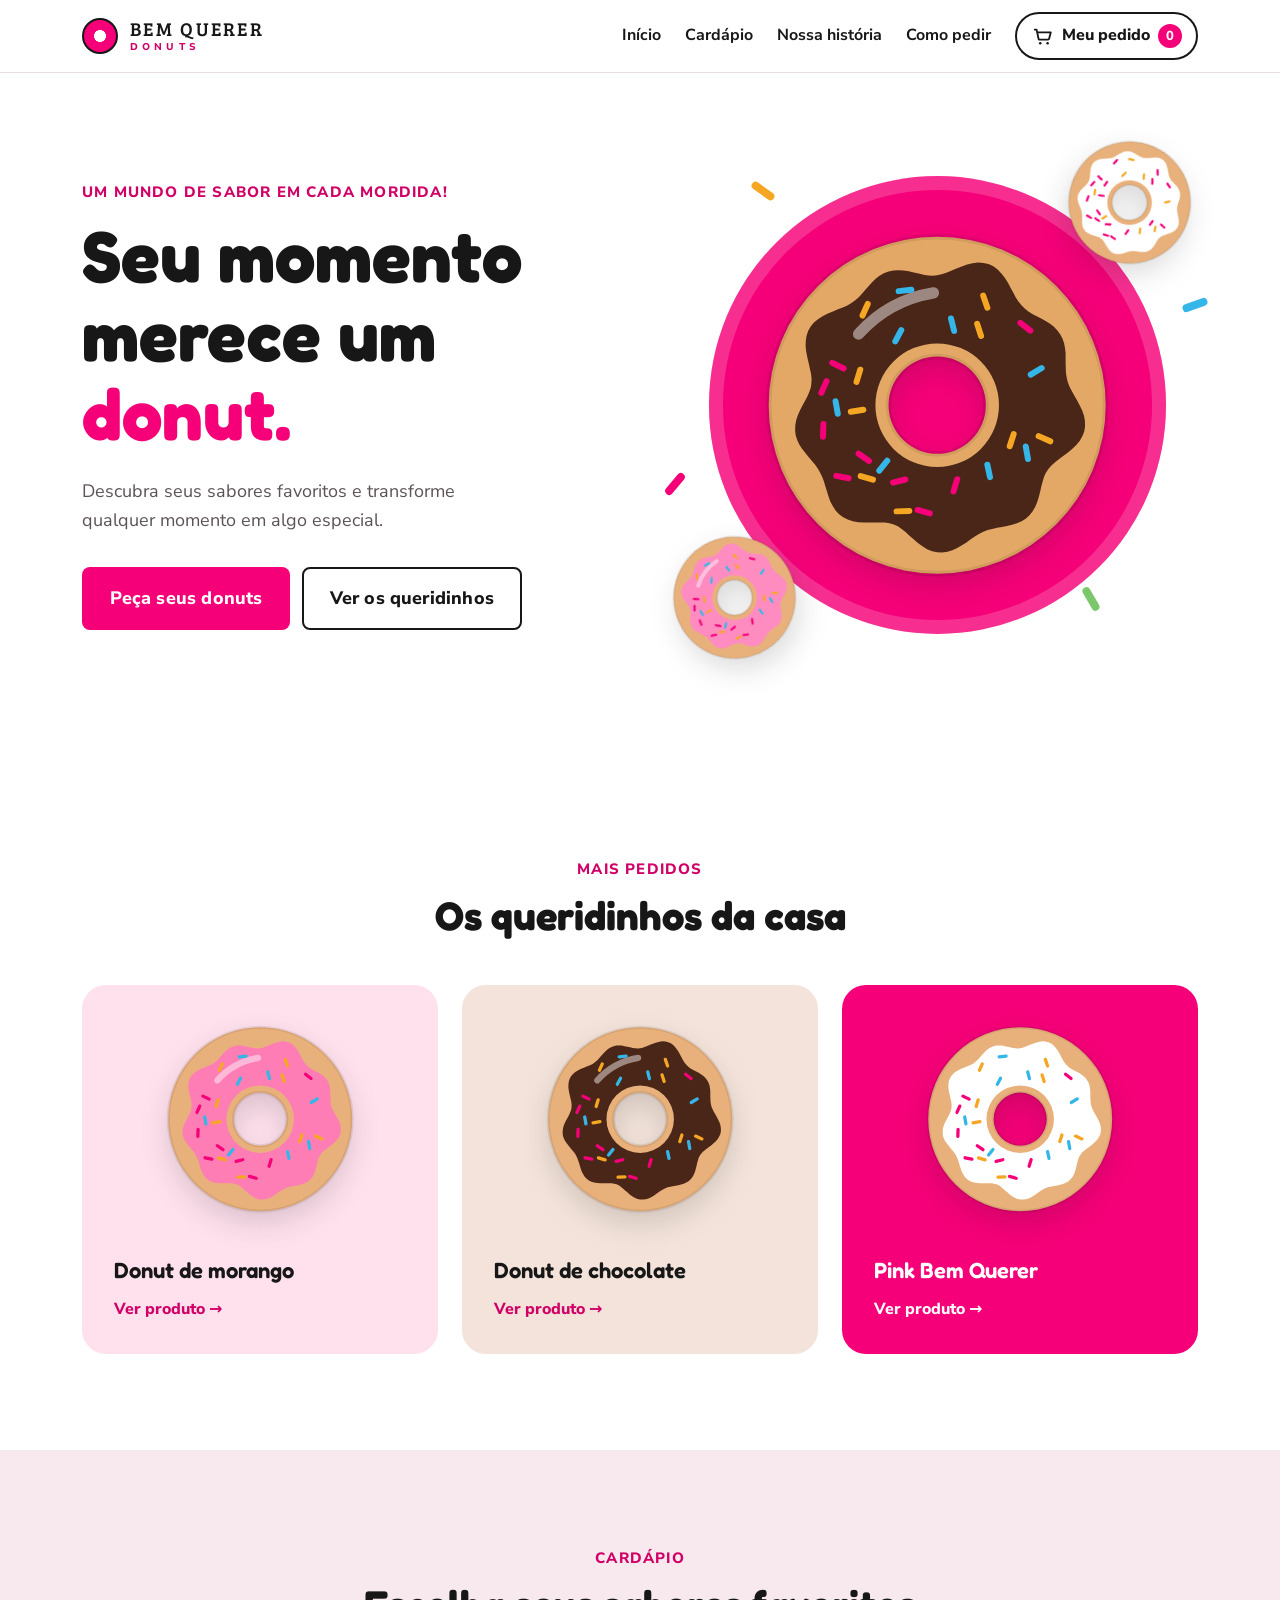
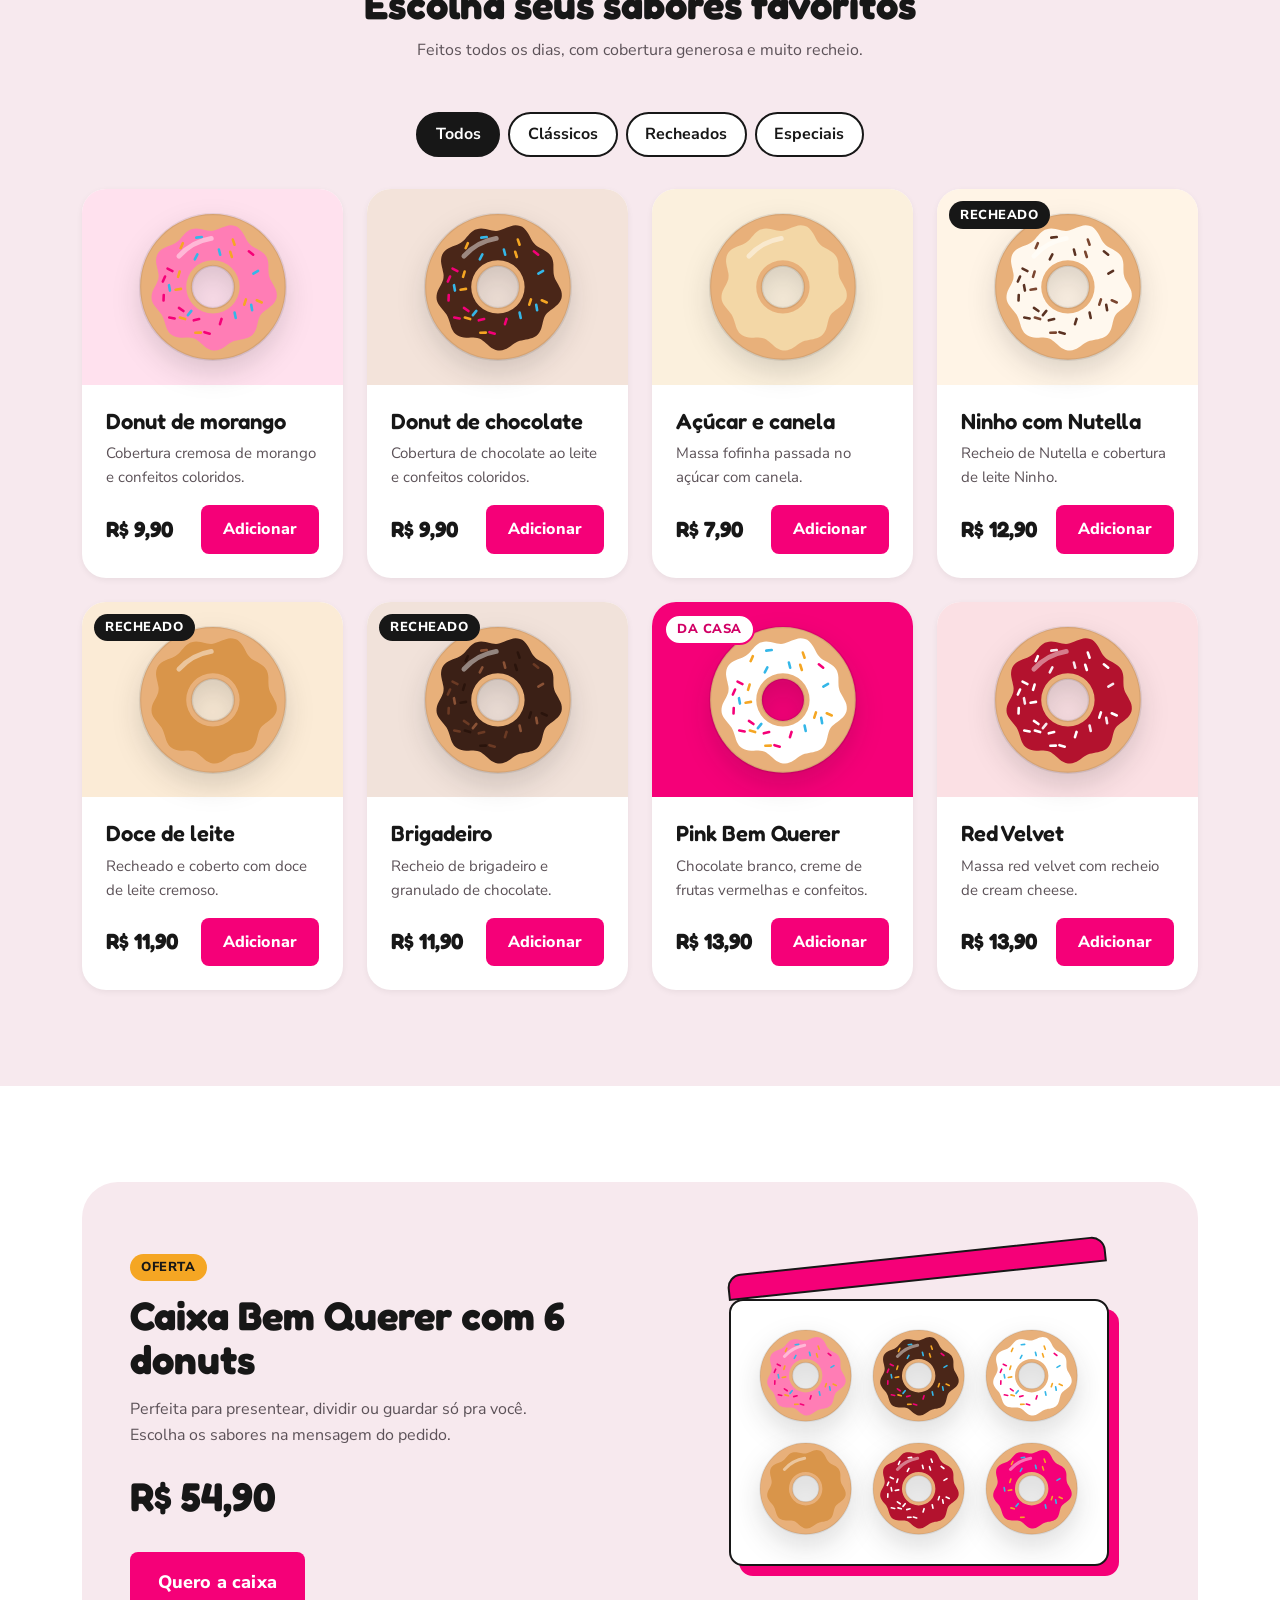
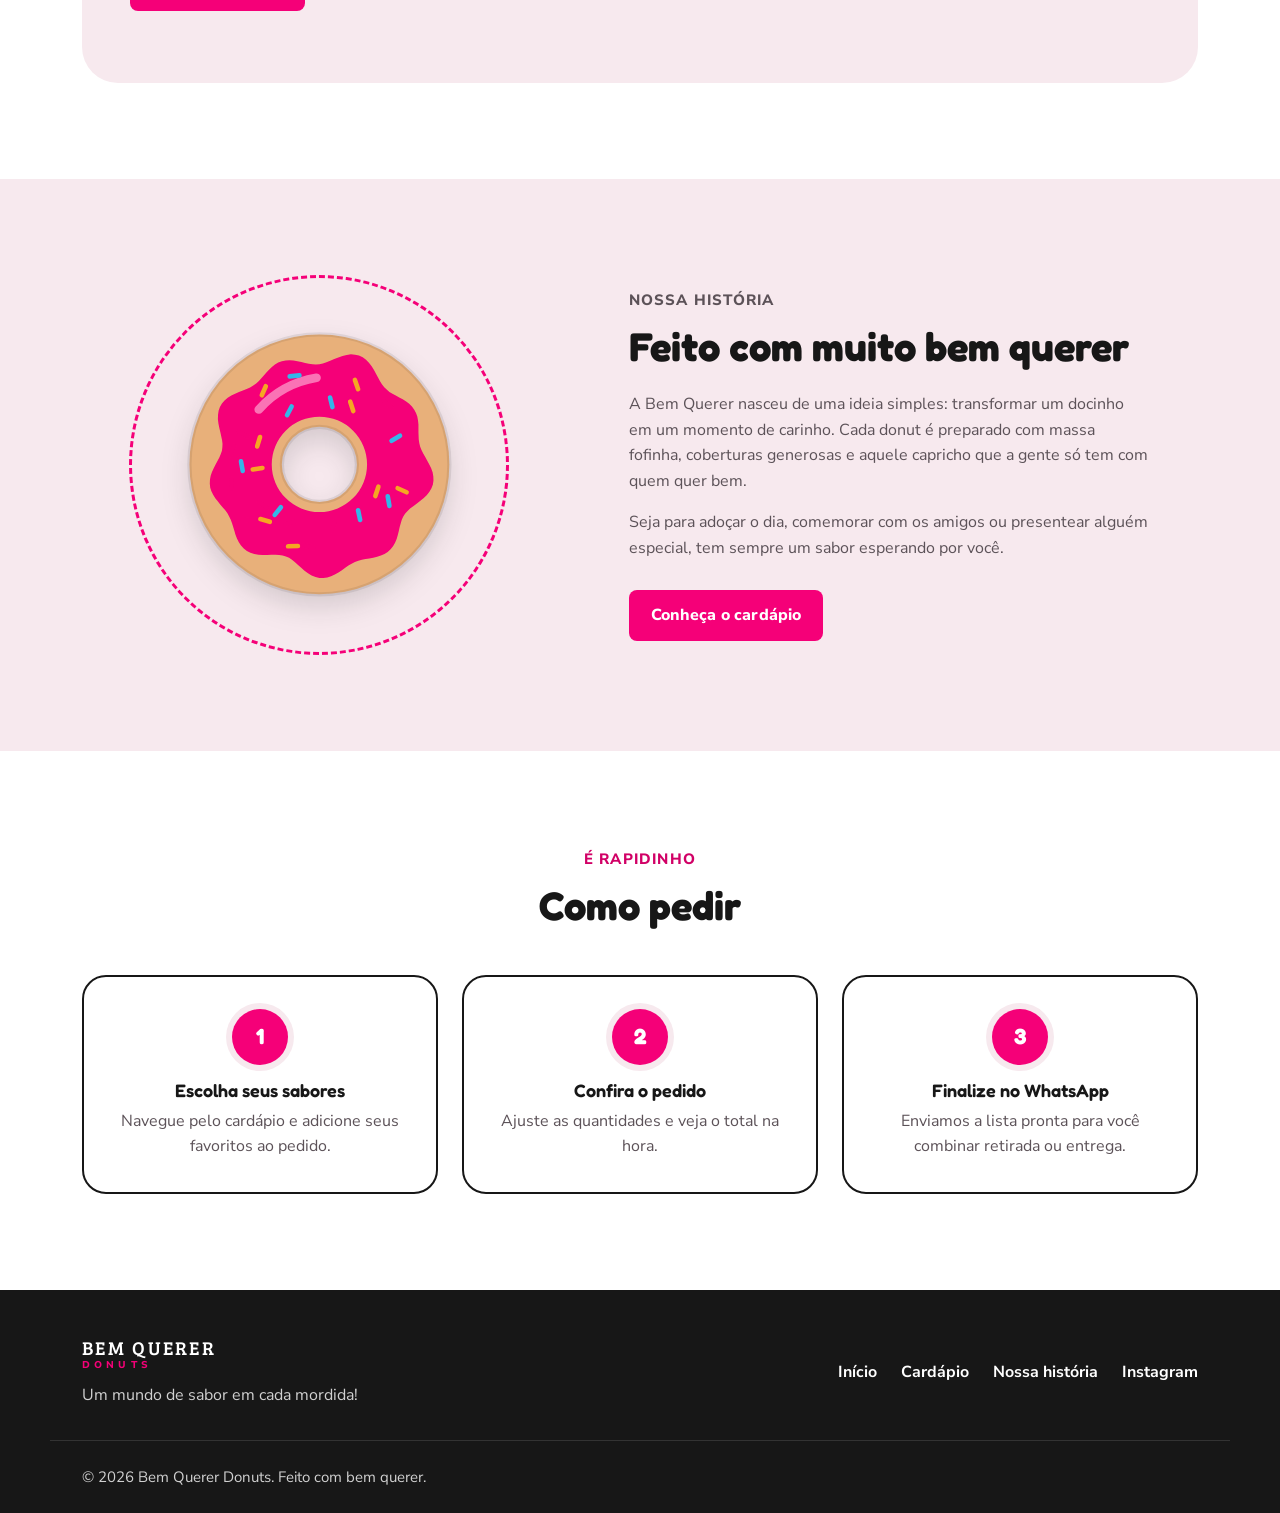
==== bem-querer-donuts/index.html @ ef29f8e9 "Site da Bem Querer Donuts com identidade visual, cardápio e pedido via WhatsApp Tokens de design (co" ====
<!DOCTYPE html>
<html lang="pt-BR">
<head>
<meta charset="UTF-8">
<meta name="viewport" content="width=device-width, initial-scale=1.0">
<meta name="color-scheme" content="light">
<meta name="theme-color" content="#F50078">
<meta name="description" content="Bem Querer Donuts — um mundo de sabor em cada mordida. Escolha seus sabores favoritos e peça pelo WhatsApp.">
<title>Bem Querer Donuts</title>
<link rel="preconnect" href="https://fonts.googleapis.com">
<link rel="preconnect" href="https://fonts.gstatic.com" crossorigin>
<link rel="stylesheet" href="https://fonts.googleapis.com/css2?family=Bree+Serif&family=Fredoka:wght@500;600;700&family=Nunito+Sans:wght@400;600;700;800&display=swap">
<link rel="stylesheet" href="css/tokens.css">
<link rel="stylesheet" href="css/style.css">
</head>
<body>

<!-- Ilustração reutilizável de donut. As cores vêm das variáveis CSS
     --glaze, --dough, --s1, --s2, --s3 e --sprinkles de quem a usa.
     Substitua por <img> com fotos reais dos produtos quando tiver. -->
<svg width="0" height="0" style="position:absolute" aria-hidden="true" focusable="false">
  <defs>
    <symbol id="donut" viewBox="0 0 200 200">
      <path d="M190,100 A90,90 0 1 0 10,100 A90,90 0 1 0 190,100 Z M126,100 A26,26 0 1 1 74,100 A26,26 0 1 1 126,100 Z" fill-rule="evenodd" fill="var(--dough, #E8B07A)"/>
      <path d="M190,100 A90,90 0 1 0 10,100 A90,90 0 1 0 190,100 Z M126,100 A26,26 0 1 1 74,100 A26,26 0 1 1 126,100 Z" fill-rule="evenodd" fill="none" stroke="#000" stroke-opacity=".08" stroke-width="3"/>
      <path d="M176.1,100.0 L177.4,102.7 L178.4,105.5 L178.9,108.3 L179.0,111.1 L178.6,113.9 L177.6,116.5 L176.2,119.0 L174.3,121.3 L172.1,123.4 L169.7,125.4 L167.3,127.2 L165.0,128.9 L162.8,130.6 L160.9,132.4 L159.3,134.2 L158.0,136.2 L157.0,138.5 L156.3,140.9 L155.6,143.4 L155.0,146.2 L154.3,148.9 L153.5,151.6 L152.4,154.3 L151.0,156.7 L149.3,158.8 L147.3,160.6 L145.1,162.0 L142.6,163.1 L140.0,163.9 L137.3,164.6 L134.6,165.1 L132.0,165.5 L129.4,166.1 L127.0,166.7 L124.6,167.6 L122.3,168.8 L120.1,170.1 L117.9,171.6 L115.6,173.3 L113.2,174.8 L110.7,176.3 L108.1,177.5 L105.5,178.3 L102.7,178.7 L100.0,178.6 L97.3,178.0 L94.6,176.9 L92.1,175.4 L89.7,173.6 L87.4,171.6 L85.2,169.7 L83.1,167.8 L81.0,166.1 L79.0,164.7 L76.8,163.7 L74.5,163.1 L72.1,162.7 L69.5,162.6 L66.7,162.6 L63.8,162.7 L60.8,162.7 L57.8,162.5 L54.9,162.0 L52.2,161.1 L49.8,159.9 L47.6,158.2 L45.7,156.2 L44.2,153.9 L42.9,151.4 L41.9,148.7 L41.1,146.0 L40.3,143.4 L39.5,140.8 L38.6,138.4 L37.5,136.1 L36.3,133.9 L34.8,131.8 L33.1,129.8 L31.3,127.7 L29.6,125.6 L27.9,123.4 L26.4,121.1 L25.2,118.6 L24.4,116.1 L24.1,113.4 L24.2,110.7 L24.7,107.9 L25.6,105.2 L26.8,102.6 L28.1,100.0 L29.5,97.5 L30.7,95.2 L31.7,92.8 L32.5,90.5 L32.8,88.2 L32.9,85.7 L32.6,83.2 L32.0,80.5 L31.4,77.7 L30.7,74.8 L30.1,71.8 L29.7,68.7 L29.8,65.7 L30.2,62.9 L31.1,60.2 L32.5,57.8 L34.3,55.7 L36.5,53.9 L39.0,52.3 L41.6,51.0 L44.3,49.9 L47.0,48.8 L49.6,47.8 L52.0,46.7 L54.2,45.4 L56.2,43.9 L58.1,42.3 L59.8,40.4 L61.5,38.4 L63.3,36.4 L65.1,34.4 L67.1,32.5 L69.2,30.8 L71.5,29.5 L74.0,28.6 L76.6,28.0 L79.3,27.9 L82.1,28.0 L84.8,28.5 L87.5,29.1 L90.1,29.7 L92.7,30.3 L95.2,30.7 L97.6,30.8 L100.0,30.6 L102.4,30.1 L104.9,29.2 L107.5,28.2 L110.3,27.0 L113.1,25.9 L116.0,24.9 L118.9,24.2 L121.8,23.8 L124.7,24.0 L127.4,24.6 L130.0,25.8 L132.3,27.5 L134.3,29.6 L136.2,32.0 L137.8,34.6 L139.2,37.2 L140.6,39.8 L141.9,42.3 L143.3,44.5 L144.9,46.5 L146.6,48.2 L148.5,49.8 L150.6,51.1 L152.9,52.3 L155.3,53.6 L157.7,54.9 L160.1,56.4 L162.2,58.0 L164.1,59.9 L165.7,62.1 L166.9,64.4 L167.8,66.9 L168.3,69.6 L168.6,72.3 L168.6,75.0 L168.6,77.7 L168.7,80.3 L168.8,82.8 L169.2,85.3 L169.8,87.7 L170.7,90.1 L171.9,92.4 L173.3,94.9 L174.7,97.4 Z M133.0,100.0 A33,33 0 1 1 67.0,100.0 A33,33 0 1 1 133.0,100.0 Z" fill-rule="evenodd" fill="var(--glaze, #F50078)"/>
      <path d="M58,62 Q74,44 98,40" fill="none" stroke="#fff" stroke-opacity=".45" stroke-width="6" stroke-linecap="round"/>
      <g style="opacity: var(--sprinkles, 1)"><rect x="74.7" y="138.9" width="10" height="3.2" rx="1.6" fill="var(--s1)" transform="rotate(166 79.7 140.5)"/><rect x="152.3" y="116.3" width="10" height="3.2" rx="1.6" fill="var(--s2)" transform="rotate(24 157.3 117.9)"/><rect x="66.2" y="130.7" width="10" height="3.2" rx="1.6" fill="var(--s3)" transform="rotate(129 71.2 132.3)"/><rect x="104.7" y="141.2" width="10" height="3.2" rx="1.6" fill="var(--s1)" transform="rotate(107 109.7 142.8)"/><rect x="134.8" y="117.1" width="10" height="3.2" rx="1.6" fill="var(--s2)" transform="rotate(108 139.8 118.7)"/><rect x="147.9" y="80.3" width="10" height="3.2" rx="1.6" fill="var(--s3)" transform="rotate(149 152.9 81.9)"/><rect x="44.4" y="136.8" width="10" height="3.2" rx="1.6" fill="var(--s1)" transform="rotate(11 49.4 138.4)"/><rect x="52.9" y="82.7" width="10" height="3.2" rx="1.6" fill="var(--s2)" transform="rotate(107 57.9 84.3)"/><rect x="122.5" y="133.5" width="10" height="3.2" rx="1.6" fill="var(--s3)" transform="rotate(78 127.5 135.1)"/><rect x="42.0" y="77.3" width="10" height="3.2" rx="1.6" fill="var(--s1)" transform="rotate(26 47.0 78.9)"/><rect x="57.4" y="137.2" width="10" height="3.2" rx="1.6" fill="var(--s2)" transform="rotate(16 62.4 138.8)"/><rect x="41.3" y="99.6" width="10" height="3.2" rx="1.6" fill="var(--s3)" transform="rotate(80 46.3 101.2)"/><rect x="34.1" y="111.8" width="10" height="3.2" rx="1.6" fill="var(--s1)" transform="rotate(92 39.1 113.4)"/><rect x="76.7" y="155.0" width="10" height="3.2" rx="1.6" fill="var(--s2)" transform="rotate(178 81.7 156.6)"/><rect x="103.2" y="55.4" width="10" height="3.2" rx="1.6" fill="var(--s3)" transform="rotate(76 108.2 57.0)"/><rect x="34.5" y="88.7" width="10" height="3.2" rx="1.6" fill="var(--s1)" transform="rotate(114 39.5 90.3)"/><rect x="52.2" y="101.4" width="10" height="3.2" rx="1.6" fill="var(--s2)" transform="rotate(171 57.2 103.0)"/><rect x="142.9" y="123.8" width="10" height="3.2" rx="1.6" fill="var(--s3)" transform="rotate(80 147.9 125.4)"/><rect x="87.8" y="155.3" width="10" height="3.2" rx="1.6" fill="var(--s1)" transform="rotate(16 92.8 156.9)"/><rect x="56.5" y="47.4" width="10" height="3.2" rx="1.6" fill="var(--s2)" transform="rotate(114 61.5 49.0)"/><rect x="74.2" y="61.3" width="10" height="3.2" rx="1.6" fill="var(--s3)" transform="rotate(118 79.2 62.9)"/><rect x="55.8" y="126.3" width="10" height="3.2" rx="1.6" fill="var(--s1)" transform="rotate(35 60.8 127.9)"/><rect x="120.7" y="43.1" width="10" height="3.2" rx="1.6" fill="var(--s2)" transform="rotate(71 125.7 44.7)"/><rect x="77.8" y="37.1" width="10" height="3.2" rx="1.6" fill="var(--s3)" transform="rotate(174 82.8 38.7)"/><rect x="142.1" y="56.5" width="10" height="3.2" rx="1.6" fill="var(--s1)" transform="rotate(38 147.1 58.1)"/><rect x="117.4" y="58.2" width="10" height="3.2" rx="1.6" fill="var(--s2)" transform="rotate(72 122.4 59.8)"/></g>
    </symbol>
  </defs>
</svg>

<a class="skip-link" href="#conteudo">Pular para o conteúdo</a>

<header class="site-header">
  <div class="container header-inner">
    <!-- TROCAR: substitua o texto pela logo original
         (<img src="assets/logo.png" alt="Bem Querer Donuts">), sem distorcer. -->
    <a href="#inicio" class="logo" aria-label="Bem Querer Donuts — início">
      <span class="logo-mark" aria-hidden="true"></span>
      <span class="logo-text">BEM QUERER<small>DONUTS</small></span>
    </a>

    <nav class="site-nav" aria-label="Principal">
      <a href="#inicio">Início</a>
      <a href="#cardapio">Cardápio</a>
      <a href="#historia">Nossa história</a>
      <a href="#como-pedir">Como pedir</a>
    </nav>

    <button class="cart-button" type="button" data-open-cart aria-label="Abrir pedido">
      <svg viewBox="0 0 24 24" width="22" height="22" aria-hidden="true"><path d="M3 5h2l2.2 10.2a1 1 0 0 0 1 .8h9.4a1 1 0 0 0 1-.8L20.5 8H6.2" fill="none" stroke="currentColor" stroke-width="2" stroke-linecap="round" stroke-linejoin="round"/><circle cx="9" cy="20" r="1.4" fill="currentColor"/><circle cx="17" cy="20" r="1.4" fill="currentColor"/></svg>
      <span class="cart-button-label">Meu pedido</span>
      <span class="cart-count" data-cart-count>0</span>
    </button>
  </div>
</header>

<main id="conteudo">

  <!-- HERO -->
  <section class="hero" id="inicio">
    <div class="container hero-inner">
      <div class="hero-text">
        <p class="eyebrow">Um mundo de sabor em cada mordida!</p>
        <h1 class="hero-title">Seu momento merece um <span class="hl">donut.</span></h1>
        <p class="hero-lead">Descubra seus sabores favoritos e transforme qualquer momento em algo especial.</p>
        <div class="hero-actions">
          <a href="#cardapio" class="btn btn-primary btn-lg">Peça seus donuts</a>
          <a href="#queridinhos" class="btn btn-outline btn-lg">Ver os queridinhos</a>
        </div>
      </div>

      <div class="hero-art" aria-hidden="true">
        <div class="hero-circle"></div>
        <svg class="donut hero-donut" style="--glaze:#4A2618;--dough:#E3A866"><use href="#donut"/></svg>
        <svg class="donut hero-donut-sm hero-donut-sm--a" style="--glaze:#FFFFFF;--s1:#F50078;--s2:#F50078;--s3:#F5A623"><use href="#donut"/></svg>
        <svg class="donut hero-donut-sm hero-donut-sm--b" style="--glaze:#FF8CC0"><use href="#donut"/></svg>
        <span class="sprinkle s-a"></span><span class="sprinkle s-b"></span><span class="sprinkle s-c"></span><span class="sprinkle s-d"></span>
      </div>
    </div>
  </section>

  <!-- QUERIDINHOS -->
  <section class="section" id="queridinhos">
    <div class="container">
      <header class="section-head">
        <p class="eyebrow">Mais pedidos</p>
        <h2 class="section-title">Os queridinhos da casa</h2>
      </header>

      <div class="featured-grid" data-featured></div>
    </div>
  </section>

  <!-- CARDÁPIO -->
  <section class="section section--alt" id="cardapio">
    <div class="container">
      <header class="section-head">
        <p class="eyebrow">Cardápio</p>
        <h2 class="section-title">Escolha seus sabores favoritos</h2>
        <p class="section-lead">Feitos todos os dias, com cobertura generosa e muito recheio.</p>
      </header>

      <div class="filters" role="group" aria-label="Filtrar cardápio" data-filters></div>

      <!-- Os produtos são gerados a partir de js/catalog.js -->
      <div class="product-grid" data-products></div>
    </div>
  </section>

  <!-- OFERTA -->
  <section class="section" id="oferta">
    <div class="container">
      <div class="promo product-card" data-id="caixa-6" data-name="Caixa Bem Querer (6 donuts)" data-price="54.90" data-category="combo">
        <div class="promo-text">
          <span class="tag tag--gold">Oferta</span>
          <h2 class="promo-title">Caixa Bem Querer com 6 donuts</h2>
          <p>Perfeita para presentear, dividir ou guardar só pra você. Escolha os sabores na mensagem do pedido.</p>
          <p class="promo-price"><span class="price price--lg">R$ 54,90</span></p>
          <button class="btn btn-primary btn-lg btn-add" type="button">Quero a caixa</button>
        </div>
        <div class="promo-box" aria-hidden="true">
          <div class="box-lid"></div>
          <div class="box-grid">
            <svg class="donut" style="--glaze:#FF7DB5"><use href="#donut"/></svg>
            <svg class="donut" style="--glaze:#4A2618"><use href="#donut"/></svg>
            <svg class="donut" style="--glaze:#FFFFFF;--s1:#F50078;--s2:#F5A623;--s3:#34B7E8"><use href="#donut"/></svg>
            <svg class="donut" style="--glaze:#D9954A;--sprinkles:0"><use href="#donut"/></svg>
            <svg class="donut" style="--glaze:#B3122E;--s1:#fff;--s2:#fff;--s3:#fff"><use href="#donut"/></svg>
            <svg class="donut" style="--glaze:#F50078"><use href="#donut"/></svg>
          </div>
        </div>
      </div>
    </div>
  </section>

  <!-- HISTÓRIA -->
  <!-- TROCAR: texto de exemplo — substitua pela história real da marca e por fotos reais. -->
  <section class="section section--alt" id="historia">
    <div class="container story">
      <div class="story-art" aria-hidden="true">
        <div class="story-ring"></div>
        <svg class="donut" style="--glaze:#F50078"><use href="#donut"/></svg>
      </div>
      <div class="story-text">
        <p class="eyebrow">Nossa história</p>
        <h2 class="section-title">Feito com muito bem querer</h2>
        <p>A Bem Querer nasceu de uma ideia simples: transformar um docinho em um momento de carinho. Cada donut é preparado com massa fofinha, coberturas generosas e aquele capricho que a gente só tem com quem quer bem.</p>
        <p>Seja para adoçar o dia, comemorar com os amigos ou presentear alguém especial, tem sempre um sabor esperando por você.</p>
        <a href="#cardapio" class="btn btn-primary">Conheça o cardápio</a>
      </div>
    </div>
  </section>

  <!-- COMO PEDIR -->
  <section class="section" id="como-pedir">
    <div class="container">
      <header class="section-head">
        <p class="eyebrow">É rapidinho</p>
        <h2 class="section-title">Como pedir</h2>
      </header>
      <ol class="steps">
        <li class="step">
          <span class="step-num">1</span>
          <h3>Escolha seus sabores</h3>
          <p>Navegue pelo cardápio e adicione seus favoritos ao pedido.</p>
        </li>
        <li class="step">
          <span class="step-num">2</span>
          <h3>Confira o pedido</h3>
          <p>Ajuste as quantidades e veja o total na hora.</p>
        </li>
        <li class="step">
          <span class="step-num">3</span>
          <h3>Finalize no WhatsApp</h3>
          <p>Enviamos a lista pronta para você combinar retirada ou entrega.</p>
        </li>
      </ol>
    </div>
  </section>

</main>

<footer class="site-footer">
  <div class="container footer-inner">
    <div class="footer-brand">
      <span class="logo-text logo-text--light">BEM QUERER<small>DONUTS</small></span>
      <p>Um mundo de sabor em cada mordida!</p>
    </div>
    <nav class="footer-nav" aria-label="Rodapé">
      <a href="#inicio">Início</a>
      <a href="#cardapio">Cardápio</a>
      <a href="#historia">Nossa história</a>
      <!-- TROCAR: link real do Instagram -->
      <a href="#" rel="noopener">Instagram</a>
    </nav>
  </div>
  <p class="container footer-copy">© <span data-year></span> Bem Querer Donuts. Feito com bem querer.</p>
</footer>

<!-- Barra fixa de pedido (mobile) -->
<div class="order-bar" data-order-bar hidden>
  <button class="btn btn-primary order-bar-btn" type="button" data-open-cart>
    <span>Ver pedido (<span data-cart-count>0</span>)</span>
    <strong data-cart-total>R$ 0,00</strong>
  </button>
</div>

<!-- Pedido / carrinho -->
<div class="drawer-overlay" data-close-cart hidden></div>
<aside class="drawer" id="cart" role="dialog" aria-modal="true" aria-labelledby="cart-title" aria-hidden="true" tabindex="-1">
  <div class="drawer-head">
    <h2 id="cart-title">Seu pedido</h2>
    <button class="icon-btn" type="button" data-close-cart aria-label="Fechar pedido">&times;</button>
  </div>
  <div class="drawer-items" data-cart-items></div>
  <div class="drawer-foot">
    <div class="drawer-total"><span>Total</span><strong data-cart-total>R$ 0,00</strong></div>
    <button class="btn btn-primary btn-lg btn-block" type="button" data-checkout>Finalizar no WhatsApp</button>
  </div>
</aside>

<div class="toast" role="status" aria-live="polite" data-toast></div>

<script src="js/catalog.js"></script>
<script src="js/main.js"></script>
</body>
</html>
---- bem-querer-donuts/css/tokens.css ----
/* ==========================================================
   Bem Querer Donuts — Design tokens
   Fonte única da identidade visual. Altere aqui, nunca nos
   componentes. Cores aproximadas a partir das imagens da marca.
   ========================================================== */

:root {
  /* ---- Paleta da marca ---- */
  --color-pink:        #F50078; /* Rosa vibrante — cor principal (botões, destaques) */
  --color-pink-strong: #D10066; /* Rosa escuro — hover e textos rosa pequenos (contraste AA) */
  --color-pink-light:  #F7E9EE; /* Rosa-claro — fundos secundários e seções alternadas */
  --color-white:       #FFFFFF; /* Branco — fundo principal */
  --color-ink:         #171717; /* Preto carvão — textos, títulos, contornos */
  --color-gold:        #F5A623; /* Amarelo-dourado — apoio, usar com moderação */

  /* ---- Papéis semânticos ---- */
  --bg:            var(--color-white);
  --bg-alt:        var(--color-pink-light);
  --text:          var(--color-ink);
  --text-muted:    #5C5258;
  --accent:        var(--color-pink);
  --accent-hover:  var(--color-pink-strong);
  --on-accent:     var(--color-white);
  --border:        #EADDE3;
  --outline:       var(--color-ink);

  /* ---- Cores de confeitos (elementos decorativos) ---- */
  --sprinkle-1: var(--color-pink);
  --sprinkle-2: var(--color-gold);
  --sprinkle-3: #34B7E8;
  --sprinkle-4: #7BC86C;

  /* ---- Tipografia ---- */
  --font-display: "Fredoka", "Bree Serif", system-ui, sans-serif;  /* títulos e destaques */
  --font-body:    "Nunito Sans", "Poppins", system-ui, sans-serif; /* textos, menus e botões */
  --font-logo:    "Bree Serif", Georgia, serif;                     /* só no placeholder da logo */

  --fs-xs:   0.8125rem;
  --fs-sm:   0.9375rem;
  --fs-base: 1rem;
  --fs-md:   1.125rem;
  --fs-lg:   1.375rem;
  --fs-xl:   clamp(1.75rem, 1.3rem + 2vw, 2.5rem);
  --fs-hero: clamp(2.5rem, 1.6rem + 4.5vw, 4.5rem);

  --fw-regular: 400;
  --fw-semibold: 600;
  --fw-bold: 700;
  --lh-tight: 1.1;
  --lh-body: 1.6;

  /* ---- Espaçamento (escala de 4px) ---- */
  --space-1: 0.25rem;
  --space-2: 0.5rem;
  --space-3: 0.75rem;
  --space-4: 1rem;
  --space-5: 1.5rem;
  --space-6: 2rem;
  --space-7: 3rem;
  --space-8: 4.5rem;
  --space-9: 6rem;

  /* ---- Formas ---- */
  --radius-sm:   8px;   /* botões: cantos levemente arredondados */
  --radius-md:   14px;
  --radius-lg:   24px;  /* cards */
  --radius-pill: 999px; /* chips e selos */
  --radius-round: 50%;  /* formas circulares inspiradas no donut */
  --border-width: 2px;  /* contornos escuros inspirados na logo */

  /* ---- Sombras ---- */
  --shadow-sm: 0 2px 6px rgb(23 23 23 / 0.06);
  --shadow-md: 0 10px 30px rgb(23 23 23 / 0.08);
  --shadow-pink: 0 10px 24px rgb(245 0 120 / 0.28);

  /* ---- Movimento: suave, sem exageros ---- */
  --ease: cubic-bezier(0.22, 1, 0.36, 1);
  --duration-fast: 150ms;
  --duration: 250ms;
  --duration-slow: 400ms;

  /* ---- Layout ---- */
  --container: 1180px;
  --gutter: clamp(1rem, 4vw, 2rem);
  --header-h: 72px;
}

@media (prefers-reduced-motion: reduce) {
  :root {
    --duration-fast: 0ms;
    --duration: 0ms;
    --duration-slow: 0ms;
  }
}
---- bem-querer-donuts/css/style.css ----
/* ==========================================================
   Bem Querer Donuts — estilos
   Todas as cores, fontes e medidas vêm de tokens.css.
   ========================================================== */

*, *::before, *::after { box-sizing: border-box; }

html { scroll-behavior: smooth; scroll-padding-top: calc(var(--header-h) + var(--space-4)); }
@media (prefers-reduced-motion: reduce) { html { scroll-behavior: auto; } }

body {
  margin: 0;
  background: var(--bg);
  color: var(--text);
  font-family: var(--font-body);
  font-size: var(--fs-base);
  line-height: var(--lh-body);
  -webkit-font-smoothing: antialiased;
}

img, svg { display: block; max-width: 100%; }
h1, h2, h3 { font-family: var(--font-display); line-height: var(--lh-tight); margin: 0; }
p { margin: 0 0 var(--space-4); }
a { color: inherit; }

:focus-visible {
  outline: 3px solid var(--color-pink);
  outline-offset: 3px;
  border-radius: 4px;
}

.container {
  width: 100%;
  max-width: var(--container);
  margin-inline: auto;
  padding-inline: var(--gutter);
}

.skip-link {
  position: absolute;
  left: var(--space-4);
  top: -100px;
  z-index: 100;
  padding: var(--space-2) var(--space-4);
  background: var(--color-ink);
  color: var(--color-white);
  border-radius: var(--radius-sm);
}
.skip-link:focus { top: var(--space-4); }

/* ---------- Botões ---------- */
.btn {
  display: inline-flex;
  align-items: center;
  justify-content: center;
  gap: var(--space-2);
  padding: 0.7rem 1.25rem;
  border: var(--border-width) solid transparent;
  border-radius: var(--radius-sm);
  font-family: var(--font-body);
  font-size: var(--fs-base);
  font-weight: 800;
  letter-spacing: 0.01em;
  text-decoration: none;
  cursor: pointer;
  transition: background-color var(--duration) var(--ease),
              color var(--duration) var(--ease),
              transform var(--duration-fast) var(--ease),
              box-shadow var(--duration) var(--ease);
}
.btn:active { transform: translateY(1px) scale(0.98); }

.btn-primary { background: var(--accent); color: var(--on-accent); }
.btn-primary:hover { background: var(--accent-hover); box-shadow: var(--shadow-pink); }

.btn-outline { background: transparent; color: var(--text); border-color: var(--outline); }
.btn-outline:hover { background: var(--color-ink); color: var(--color-white); }

.btn-lg { padding: 0.95rem 1.6rem; font-size: var(--fs-md); }
.btn-block { width: 100%; }
.btn.is-added { background: var(--color-ink); }

.icon-btn {
  width: 40px; height: 40px;
  display: grid; place-items: center;
  border: 0; border-radius: var(--radius-round);
  background: var(--bg-alt);
  color: var(--text);
  font-size: 1.6rem; line-height: 1;
  cursor: pointer;
}
.icon-btn:hover { background: var(--border); }

/* ---------- Etiquetas ---------- */
.eyebrow {
  margin: 0 0 var(--space-3);
  color: var(--color-pink-strong);
  font-size: var(--fs-sm);
  font-weight: 800;
  letter-spacing: 0.08em;
  text-transform: uppercase;
}

.tag {
  display: inline-block;
  padding: 0.2rem 0.7rem;
  border-radius: var(--radius-pill);
  background: var(--color-ink);
  color: var(--color-white);
  font-size: var(--fs-xs);
  font-weight: 800;
  letter-spacing: 0.04em;
  text-transform: uppercase;
}
.tag--pink { background: var(--color-white); color: var(--color-pink-strong); border: var(--border-width) solid var(--color-pink); }
.tag--gold { background: var(--color-gold); color: var(--color-ink); }

.price {
  font-family: var(--font-display);
  font-size: var(--fs-lg);
  font-weight: 700;
  color: var(--text);
}
.price--lg { font-size: var(--fs-xl); }

/* ---------- Donut (ilustração) ---------- */
.donut {
  --s1: var(--sprinkle-1);
  --s2: var(--sprinkle-2);
  --s3: var(--sprinkle-3);
  width: 100%;
  height: auto;
  aspect-ratio: 1;
  filter: drop-shadow(0 12px 14px rgb(23 23 23 / 0.15));
}

/* ---------- Header ---------- */
.site-header {
  position: sticky;
  top: 0;
  z-index: 50;
  background: rgb(255 255 255 / 0.92);
  backdrop-filter: blur(10px);
  border-bottom: 1px solid var(--border);
}
.header-inner {
  height: var(--header-h);
  display: flex;
  align-items: center;
  gap: var(--space-5);
}

.logo {
  display: flex;
  align-items: center;
  gap: var(--space-3);
  text-decoration: none;
  color: var(--text);
}
.logo-mark {
  width: 36px; height: 36px;
  border-radius: var(--radius-round);
  background: radial-gradient(circle, var(--color-white) 0 26%, var(--color-pink) 27% 100%);
  border: var(--border-width) solid var(--color-ink);
}
.logo-text {
  display: flex;
  flex-direction: column;
  font-family: var(--font-logo);
  font-size: 1.2rem;
  letter-spacing: 0.12em;
  line-height: 1;
}
.logo-text small {
  font-family: var(--font-body);
  font-size: 0.62rem;
  font-weight: 800;
  letter-spacing: 0.42em;
  color: var(--color-pink-strong);
  margin-top: 4px;
}
.logo-text--light { color: var(--color-white); }
.logo-text--light small { color: var(--color-pink); }

.site-nav { display: flex; gap: var(--space-5); margin-left: auto; }
.site-nav a {
  position: relative;
  font-weight: 700;
  text-decoration: none;
  padding-block: var(--space-2);
}
.site-nav a::after {
  content: "";
  position: absolute;
  left: 0; right: 0; bottom: 0;
  height: 3px;
  border-radius: 3px;
  background: var(--accent);
  transform: scaleX(0);
  transition: transform var(--duration) var(--ease);
}
.site-nav a:hover::after { transform: scaleX(1); }

.cart-button {
  display: inline-flex;
  align-items: center;
  gap: var(--space-2);
  padding: 0.55rem 0.9rem;
  border: var(--border-width) solid var(--color-ink);
  border-radius: var(--radius-pill);
  background: var(--color-white);
  color: var(--text);
  font: inherit;
  font-weight: 800;
  cursor: pointer;
  transition: background-color var(--duration) var(--ease);
}
.cart-button:hover { background: var(--bg-alt); }
.cart-count {
  min-width: 24px; height: 24px;
  display: grid; place-items: center;
  padding-inline: 6px;
  border-radius: var(--radius-pill);
  background: var(--accent);
  color: var(--on-accent);
  font-size: var(--fs-xs);
}
.cart-count.bump { animation: bump var(--duration-slow) var(--ease); }
@keyframes bump { 40% { transform: scale(1.35); } }

/* ---------- Hero ---------- */
.hero { overflow: hidden; padding-block: var(--space-8) var(--space-9); }
.hero-inner {
  display: grid;
  grid-template-columns: 1.05fr 1fr;
  align-items: center;
  gap: var(--space-7);
}
.hero-title {
  font-size: var(--fs-hero);
  font-weight: 700;
  margin-bottom: var(--space-5);
}
.hero-title .hl { color: var(--accent); }
.hero-lead { font-size: var(--fs-md); color: var(--text-muted); max-width: 34ch; margin-bottom: var(--space-6); }
.hero-actions { display: flex; flex-wrap: wrap; gap: var(--space-3); }

.hero-art { position: relative; aspect-ratio: 1; max-width: 520px; width: 100%; justify-self: center; }
.hero-circle {
  position: absolute; inset: 6%;
  border-radius: var(--radius-round);
  background: var(--accent);
  box-shadow: inset 0 0 0 14px rgb(255 255 255 / 0.18);
}
.hero-donut {
  position: absolute; inset: 14%;
  width: 72%;
  animation: float 6s ease-in-out infinite;
}
.hero-donut-sm { position: absolute; width: 26%; }
.hero-donut-sm--a { top: -2%; right: 0; transform: rotate(18deg); }
.hero-donut-sm--b { bottom: 0; left: -2%; transform: rotate(-24deg); }

.sprinkle {
  position: absolute;
  width: 26px; height: 8px;
  border-radius: var(--radius-pill);
}
.s-a { top: 8%; left: 14%; background: var(--color-gold); transform: rotate(35deg); }
.s-b { top: 30%; right: -2%; background: var(--sprinkle-3); transform: rotate(-20deg); }
.s-c { bottom: 12%; right: 18%; background: var(--sprinkle-4); transform: rotate(60deg); }
.s-d { bottom: 34%; left: -3%; background: var(--color-pink); transform: rotate(-50deg); }

@keyframes float {
  50% { transform: translateY(-10px) rotate(6deg); }
}
@media (prefers-reduced-motion: reduce) { .hero-donut { animation: none; } }

/* ---------- Seções ---------- */
.section { padding-block: var(--space-9); }
.section--alt { background: var(--bg-alt); }
.section-head { text-align: center; max-width: 640px; margin: 0 auto var(--space-7); }
.section-title { font-size: var(--fs-xl); font-weight: 700; }
.section-lead { color: var(--text-muted); margin-top: var(--space-3); margin-bottom: 0; }

/* ---------- Queridinhos ---------- */
.featured-grid {
  display: grid;
  grid-template-columns: repeat(3, 1fr);
  gap: var(--space-5);
}
.featured-card {
  display: flex;
  flex-direction: column;
  align-items: flex-start;
  gap: var(--space-2);
  padding: var(--space-6);
  border-radius: var(--radius-lg);
  background: var(--card-bg);
  text-decoration: none;
  transition: transform var(--duration) var(--ease), box-shadow var(--duration) var(--ease);
}
.featured-card .donut, .featured-img {
  width: 70%;
  margin: 0 auto var(--space-5);
  transition: transform var(--duration-slow) var(--ease);
}
.featured-card:hover { transform: translateY(-4px); box-shadow: var(--shadow-md); }
.featured-card:hover .donut { transform: rotate(-14deg) scale(1.04); }
.featured-name { font-family: var(--font-display); font-size: var(--fs-lg); font-weight: 600; }
.link-arrow { font-weight: 800; color: var(--color-pink-strong); }
.featured-card[data-dark] { color: var(--color-white); }
.featured-card[data-dark] .link-arrow { color: var(--color-white); }

/* ---------- Filtros ---------- */
.filters {
  display: flex;
  flex-wrap: wrap;
  justify-content: center;
  gap: var(--space-2);
  margin-bottom: var(--space-6);
}
.chip {
  padding: 0.5rem 1.1rem;
  border: var(--border-width) solid var(--color-ink);
  border-radius: var(--radius-pill);
  background: var(--color-white);
  color: var(--text);
  font: inherit;
  font-weight: 700;
  cursor: pointer;
  transition: background-color var(--duration) var(--ease), color var(--duration) var(--ease);
}
.chip:hover { background: var(--bg-alt); }
.chip.is-active { background: var(--color-ink); color: var(--color-white); }

/* ---------- Produtos ---------- */
.product-grid {
  display: grid;
  grid-template-columns: repeat(auto-fill, minmax(240px, 1fr));
  gap: var(--space-5);
}
.product-card {
  position: relative;
  display: flex;
  flex-direction: column;
  background: var(--color-white);
  border-radius: var(--radius-lg);
  box-shadow: var(--shadow-sm);
  overflow: hidden;
  transition: transform var(--duration) var(--ease), box-shadow var(--duration) var(--ease);
}
.product-card:hover { transform: translateY(-4px); box-shadow: var(--shadow-md); }
.product-card[hidden] { display: none; }
.product-card:target { outline: 3px solid var(--color-pink); outline-offset: 4px; }
.product-card > .tag { position: absolute; top: var(--space-3); left: var(--space-3); z-index: 1; }

.product-media {
  aspect-ratio: 4 / 3;
  display: grid;
  place-items: center;
  background: var(--media-bg, var(--bg-alt));
}
.product-media .donut { width: 62%; transition: transform var(--duration-slow) var(--ease); }
.product-media img { width: 100%; height: 100%; object-fit: cover; }
.product-card:hover .product-media .donut { transform: rotate(-12deg) scale(1.05); }

.product-body {
  flex: 1;
  display: flex;
  flex-direction: column;
  padding: var(--space-5);
}
.product-name { font-size: var(--fs-lg); font-weight: 600; margin-bottom: var(--space-2); }
.product-desc { color: var(--text-muted); font-size: var(--fs-sm); }
.product-foot {
  margin-top: auto;
  display: flex;
  align-items: center;
  justify-content: space-between;
  gap: var(--space-3);
}

/* ---------- Promo ---------- */
.promo {
  display: grid;
  grid-template-columns: 1.1fr 1fr;
  align-items: center;
  gap: var(--space-7);
  padding: var(--space-8) var(--space-7);
  background: var(--bg-alt);
  box-shadow: none;
  border-radius: calc(var(--radius-lg) * 1.5);
}
.promo:hover { transform: none; box-shadow: none; }
.promo-title { font-size: var(--fs-xl); font-weight: 700; margin: var(--space-3) 0 var(--space-4); }
.promo-text p { color: var(--text-muted); max-width: 42ch; }
.promo-price { margin-bottom: var(--space-5); }

.promo-box {
  position: relative;
  max-width: 380px;
  width: 100%;
  justify-self: center;
  padding: var(--space-5);
  background: var(--color-white);
  border: var(--border-width) solid var(--color-ink);
  border-radius: var(--radius-md);
  box-shadow: 10px 10px 0 var(--color-pink);
}
.box-lid {
  position: absolute;
  left: -2px; right: -2px; top: -26px;
  height: 26px;
  background: var(--accent);
  border: var(--border-width) solid var(--color-ink);
  border-radius: var(--radius-md) var(--radius-md) 0 0;
  transform-origin: bottom left;
  transform: rotate(-6deg);
}
.box-grid { display: grid; grid-template-columns: repeat(3, 1fr); gap: var(--space-3); }

/* ---------- História ---------- */
.story {
  display: grid;
  grid-template-columns: 1fr 1.2fr;
  align-items: center;
  gap: var(--space-8);
}
.story-art { position: relative; max-width: 380px; width: 100%; justify-self: center; aspect-ratio: 1; }
.story-ring {
  position: absolute; inset: 0;
  border-radius: var(--radius-round);
  border: 3px dashed var(--color-pink);
}
.story-art .donut { position: absolute; inset: 12%; width: 76%; }
.story-text p { color: var(--text-muted); max-width: 52ch; }
.story-text .section-title { margin-bottom: var(--space-5); }
.story-text .btn { margin-top: var(--space-3); }

/* ---------- Como pedir ---------- */
.steps {
  list-style: none;
  margin: 0; padding: 0;
  display: grid;
  grid-template-columns: repeat(3, 1fr);
  gap: var(--space-5);
}
.step {
  padding: var(--space-6);
  border: var(--border-width) solid var(--color-ink);
  border-radius: var(--radius-lg);
  text-align: center;
}
.step-num {
  width: 56px; height: 56px;
  display: grid; place-items: center;
  margin: 0 auto var(--space-4);
  border-radius: var(--radius-round);
  background: var(--accent);
  color: var(--on-accent);
  font-family: var(--font-display);
  font-size: var(--fs-lg);
  font-weight: 700;
  box-shadow: 0 0 0 6px var(--bg-alt);
}
.step h3 { font-size: var(--fs-md); font-weight: 600; margin-bottom: var(--space-2); }
.step p { color: var(--text-muted); margin: 0; }

/* ---------- Footer ---------- */
.site-footer {
  background: var(--color-ink);
  color: rgb(255 255 255 / 0.8);
  padding-block: var(--space-7) var(--space-5);
}
.footer-inner {
  display: flex;
  flex-wrap: wrap;
  justify-content: space-between;
  gap: var(--space-6);
  padding-bottom: var(--space-6);
  border-bottom: 1px solid rgb(255 255 255 / 0.12);
}
.footer-brand p { margin: var(--space-3) 0 0; }
.footer-nav { display: flex; flex-wrap: wrap; gap: var(--space-5); align-items: center; }
.footer-nav a { text-decoration: none; font-weight: 700; color: var(--color-white); }
.footer-nav a:hover { color: var(--color-pink); }
.footer-copy { margin: var(--space-5) auto 0; font-size: var(--fs-sm); }

/* ---------- Gaveta do pedido ---------- */
.drawer-overlay {
  position: fixed; inset: 0;
  z-index: 80;
  background: rgb(23 23 23 / 0.45);
  opacity: 0;
  transition: opacity var(--duration) var(--ease);
}
.drawer-overlay.is-open { opacity: 1; }

.drawer {
  position: fixed;
  top: 0; right: 0; bottom: 0;
  z-index: 90;
  width: min(420px, 100%);
  display: flex;
  flex-direction: column;
  background: var(--color-white);
  box-shadow: -10px 0 40px rgb(23 23 23 / 0.15);
  transform: translateX(100%);
  visibility: hidden;
  transition: transform var(--duration-slow) var(--ease), visibility 0s linear var(--duration-slow);
}
.drawer.is-open {
  transform: none;
  visibility: visible;
  transition: transform var(--duration-slow) var(--ease), visibility 0s;
}
.drawer-head {
  display: flex;
  align-items: center;
  justify-content: space-between;
  padding: var(--space-5);
  border-bottom: 1px solid var(--border);
}
.drawer-head h2 { font-size: var(--fs-lg); }
.drawer-items { flex: 1; overflow-y: auto; padding: var(--space-3) var(--space-5); }
.drawer-empty { text-align: center; color: var(--text-muted); padding-block: var(--space-8); }
.drawer-empty .donut { width: 96px; margin: 0 auto var(--space-4); opacity: 0.9; }

.cart-line {
  display: grid;
  grid-template-columns: 1fr auto;
  gap: var(--space-2) var(--space-4);
  padding-block: var(--space-4);
  border-bottom: 1px solid var(--border);
}
.cart-line-name { font-weight: 700; }
.cart-line-unit { color: var(--text-muted); font-size: var(--fs-sm); }
.cart-line-sub { font-weight: 800; text-align: right; }
.qty {
  justify-self: start;
  display: inline-flex;
  align-items: center;
  border: var(--border-width) solid var(--color-ink);
  border-radius: var(--radius-pill);
  overflow: hidden;
}
.qty button {
  width: 34px; height: 32px;
  border: 0;
  background: transparent;
  font: inherit;
  font-weight: 800;
  font-size: var(--fs-md);
  cursor: pointer;
}
.qty button:hover { background: var(--bg-alt); }
.qty span { min-width: 28px; text-align: center; font-weight: 800; }
.link-btn {
  justify-self: end;
  border: 0;
  background: none;
  color: var(--color-pink-strong);
  font: inherit;
  font-size: var(--fs-sm);
  font-weight: 700;
  text-decoration: underline;
  cursor: pointer;
}

.drawer-foot { padding: var(--space-5); border-top: 1px solid var(--border); background: var(--bg-alt); }
.drawer-total {
  display: flex;
  justify-content: space-between;
  align-items: baseline;
  margin-bottom: var(--space-4);
  font-size: var(--fs-md);
}
.drawer-total strong { font-family: var(--font-display); font-size: var(--fs-xl); }
.btn[disabled] { opacity: 0.45; cursor: not-allowed; box-shadow: none; }

/* ---------- Toast ---------- */
.toast {
  position: fixed;
  left: 50%;
  top: calc(var(--header-h) + var(--space-3));
  z-index: 95;
  max-width: calc(100% - 2 * var(--gutter));
  text-align: center;
  padding: 0.7rem 1.2rem;
  border-radius: var(--radius-pill);
  background: var(--color-ink);
  color: var(--color-white);
  font-weight: 700;
  transform: translate(-50%, -12px);
  opacity: 0;
  pointer-events: none;
  transition: opacity var(--duration) var(--ease), transform var(--duration) var(--ease);
}
.toast.is-visible { opacity: 1; transform: translate(-50%, 0); }

/* ---------- Barra de pedido (mobile) ---------- */
.order-bar { display: none; }

/* ---------- Responsivo ---------- */
@media (max-width: 960px) {
  .site-nav { display: none; }
  .cart-button { margin-left: auto; }
  .hero-inner, .story, .promo { grid-template-columns: 1fr; }
  .hero { padding-block: var(--space-6) var(--space-8); }
  .hero-text { text-align: center; }
  .hero-lead { margin-inline: auto; }
  .hero-actions { justify-content: center; }
  .hero-art { max-width: 380px; grid-row: 1; }
  .featured-grid { grid-template-columns: 1fr; }
  .featured-card {
    display: grid;
    grid-template-columns: 88px 1fr;
    column-gap: var(--space-4);
    align-items: center;
    padding: var(--space-4) var(--space-5);
  }
  .featured-card .donut, .featured-img { grid-row: span 2; width: 88px; margin: 0; }
  .featured-name { align-self: end; }
  .featured-card .link-arrow { align-self: start; }
  .steps { grid-template-columns: 1fr; }
  .promo { padding: var(--space-7) var(--space-5); text-align: center; }
  .promo-text p { margin-inline: auto; }
  .story-art { max-width: 260px; }
}

@media (max-width: 640px) {
  :root { --header-h: 64px; }
  .section { padding-block: var(--space-8); }
  .cart-button-label { display: none; }
  .hero-actions .btn { flex: 1 1 100%; }
  .product-grid { grid-template-columns: repeat(2, 1fr); gap: var(--space-3); }
  .product-body { padding: var(--space-4); }
  .product-name { font-size: var(--fs-md); }
  .product-desc { display: none; }
  .product-foot { flex-direction: column; align-items: stretch; }
  .price { font-size: var(--fs-md); }
  .btn-add { padding-inline: var(--space-3); }

  /* botão de pedido sempre fácil de encontrar */
  .order-bar:not([hidden]) {
    display: block;
    position: fixed;
    left: 0; right: 0; bottom: 0;
    z-index: 60;
    padding: var(--space-3) var(--gutter) calc(var(--space-3) + env(safe-area-inset-bottom));
    background: rgb(255 255 255 / 0.95);
    border-top: 1px solid var(--border);
  }
  .order-bar-btn { width: 100%; justify-content: space-between; }
  body.has-order-bar { padding-bottom: 80px; }
}
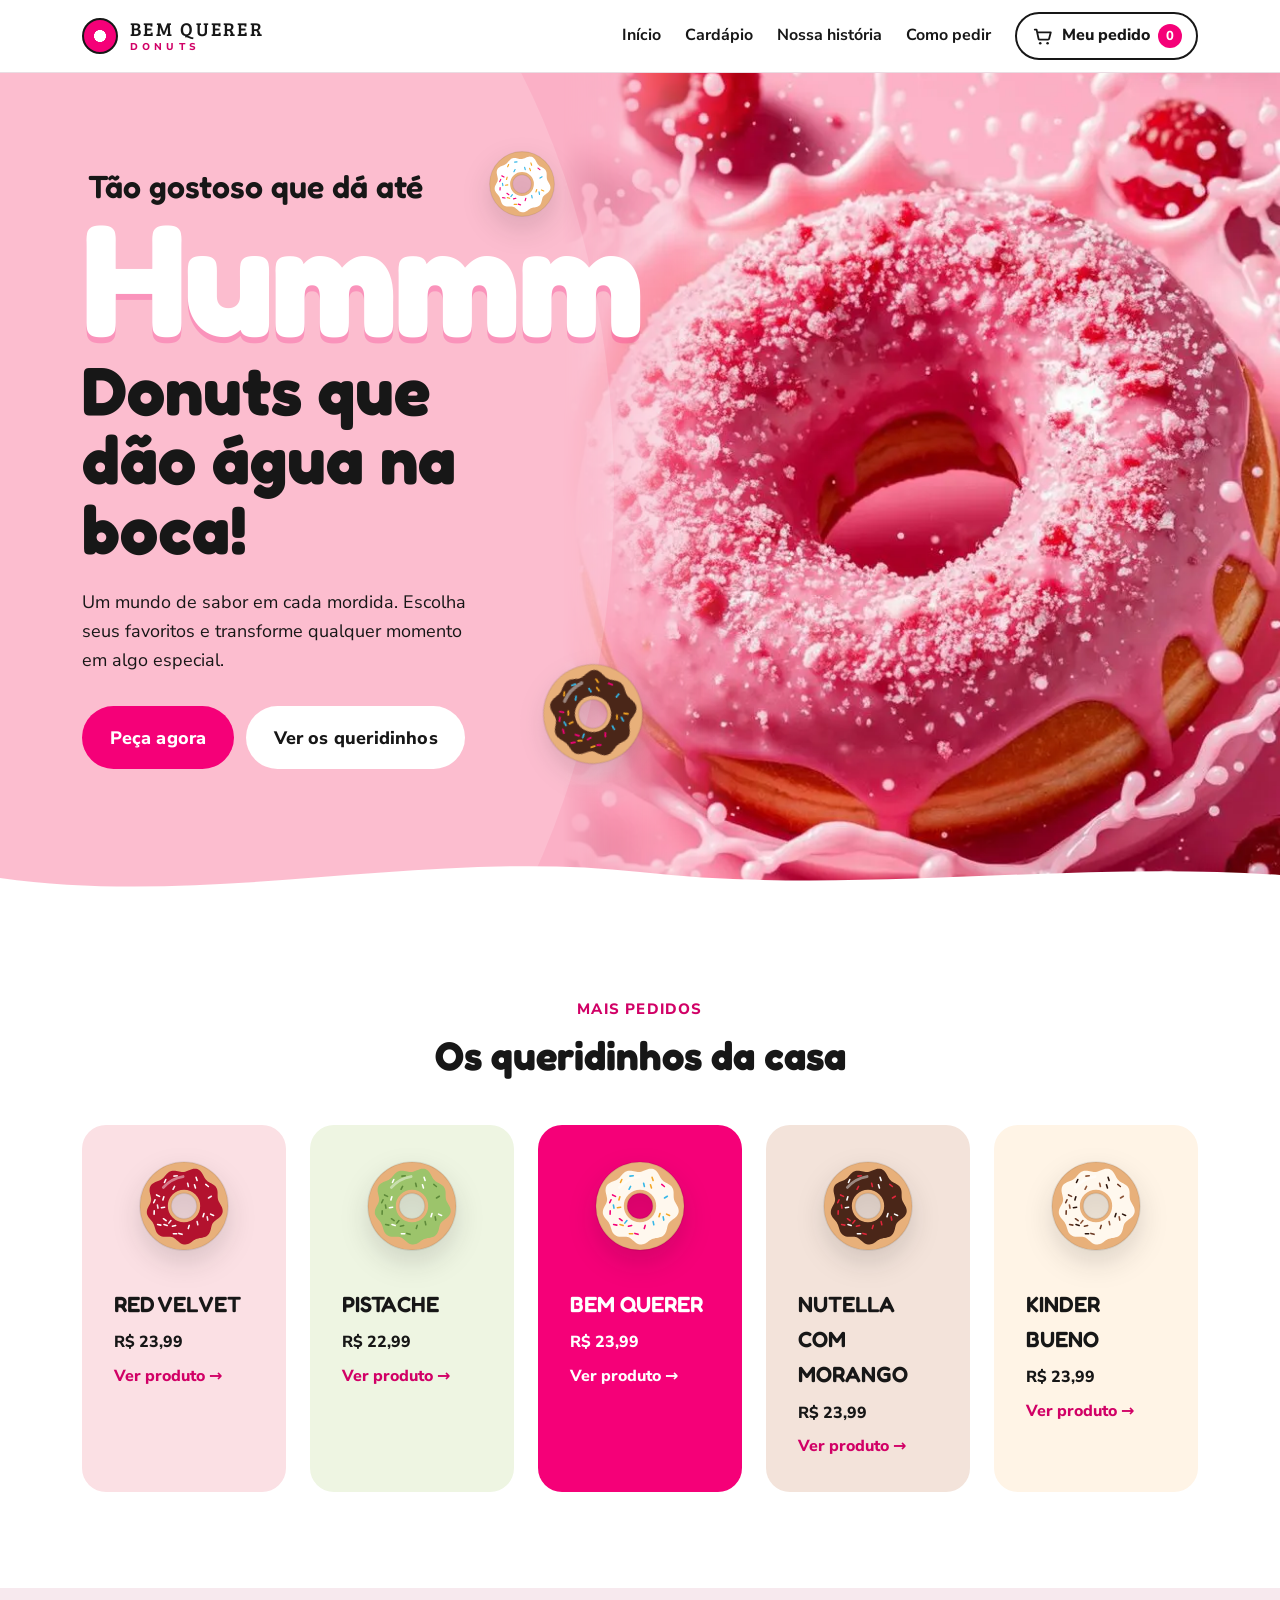
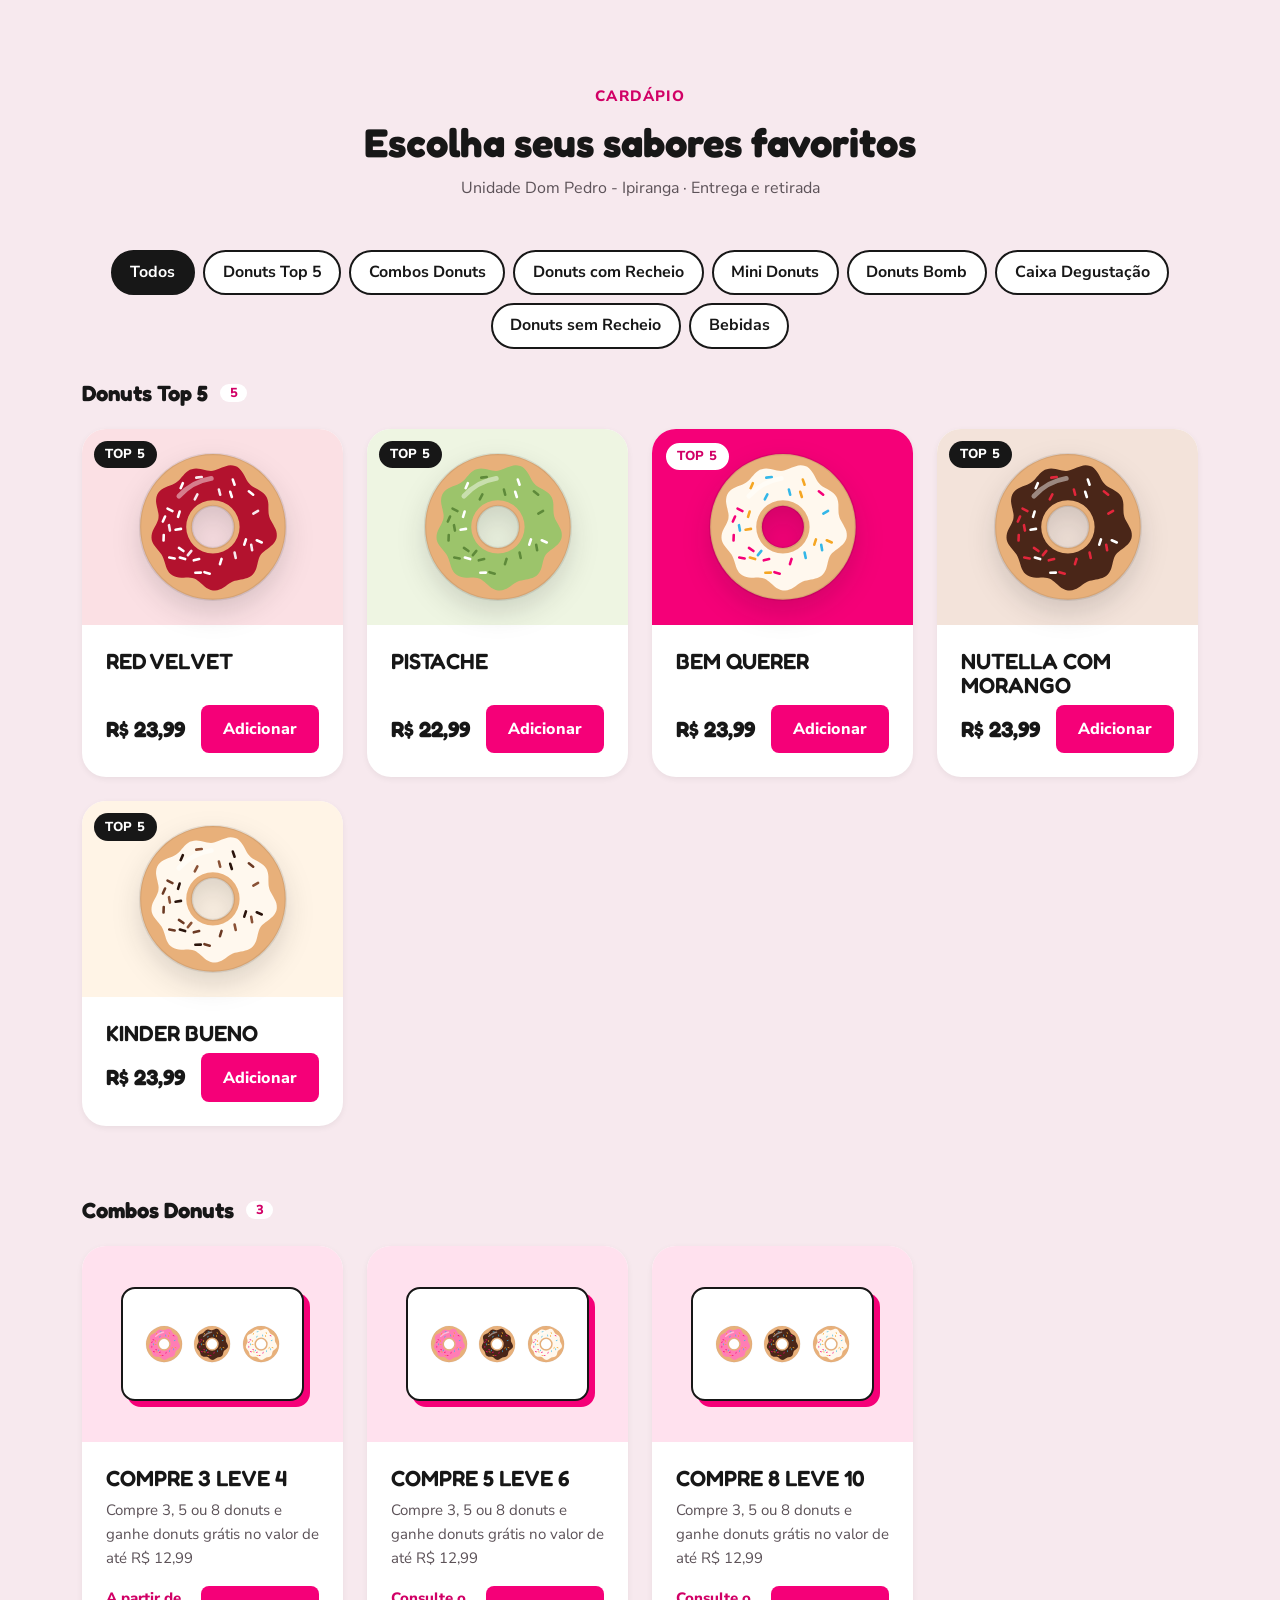
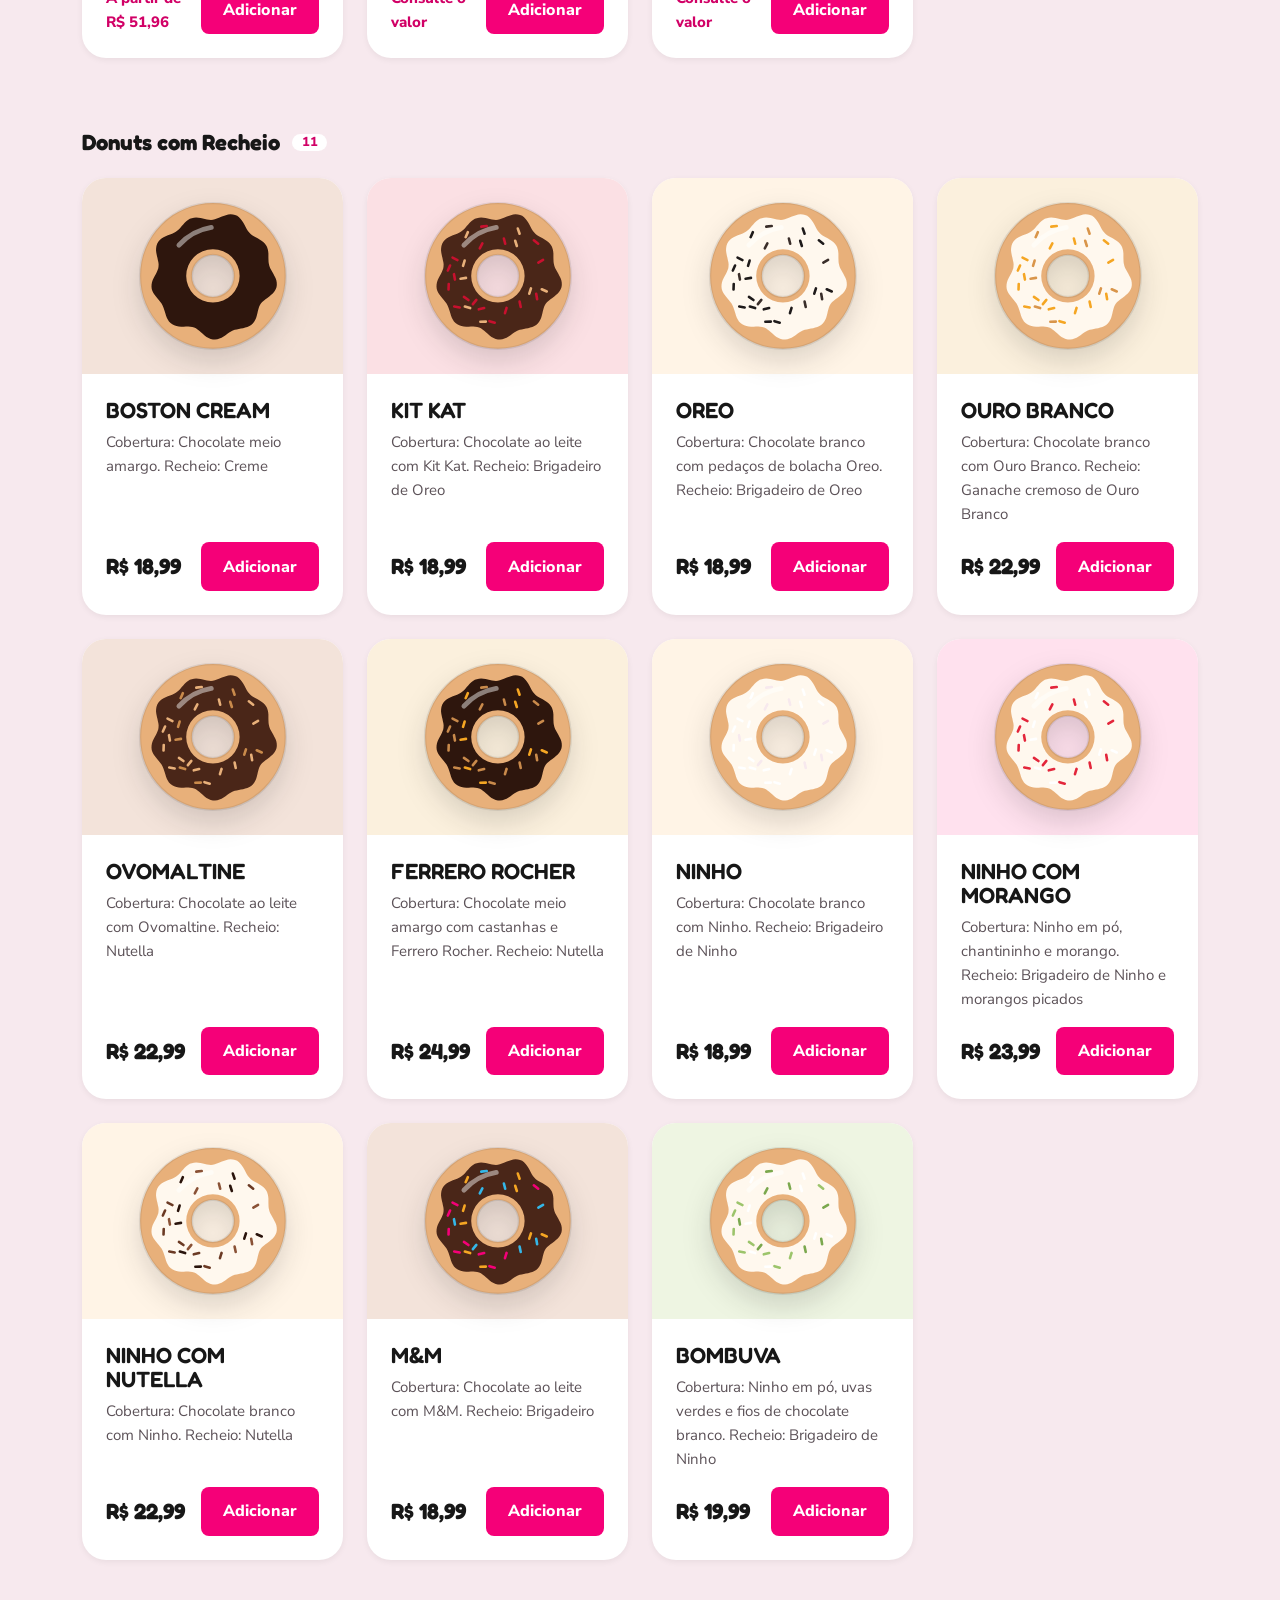
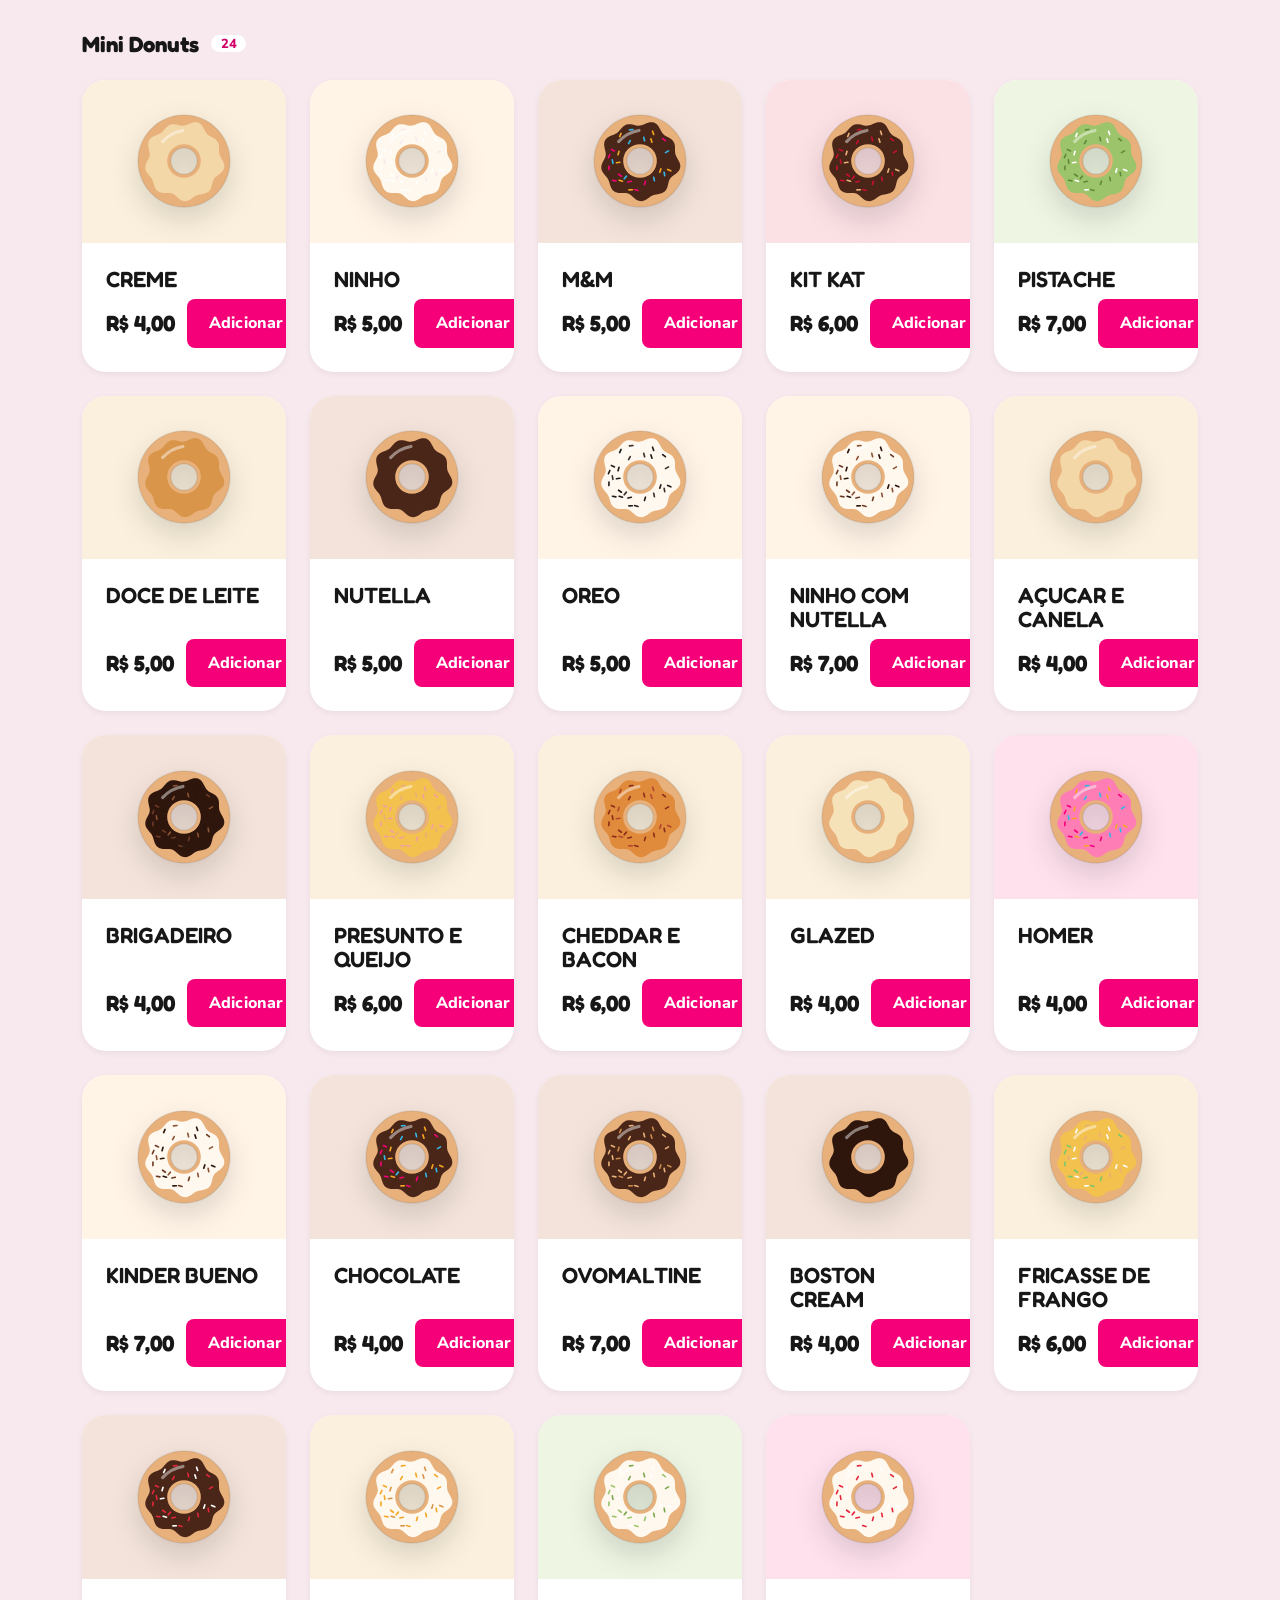
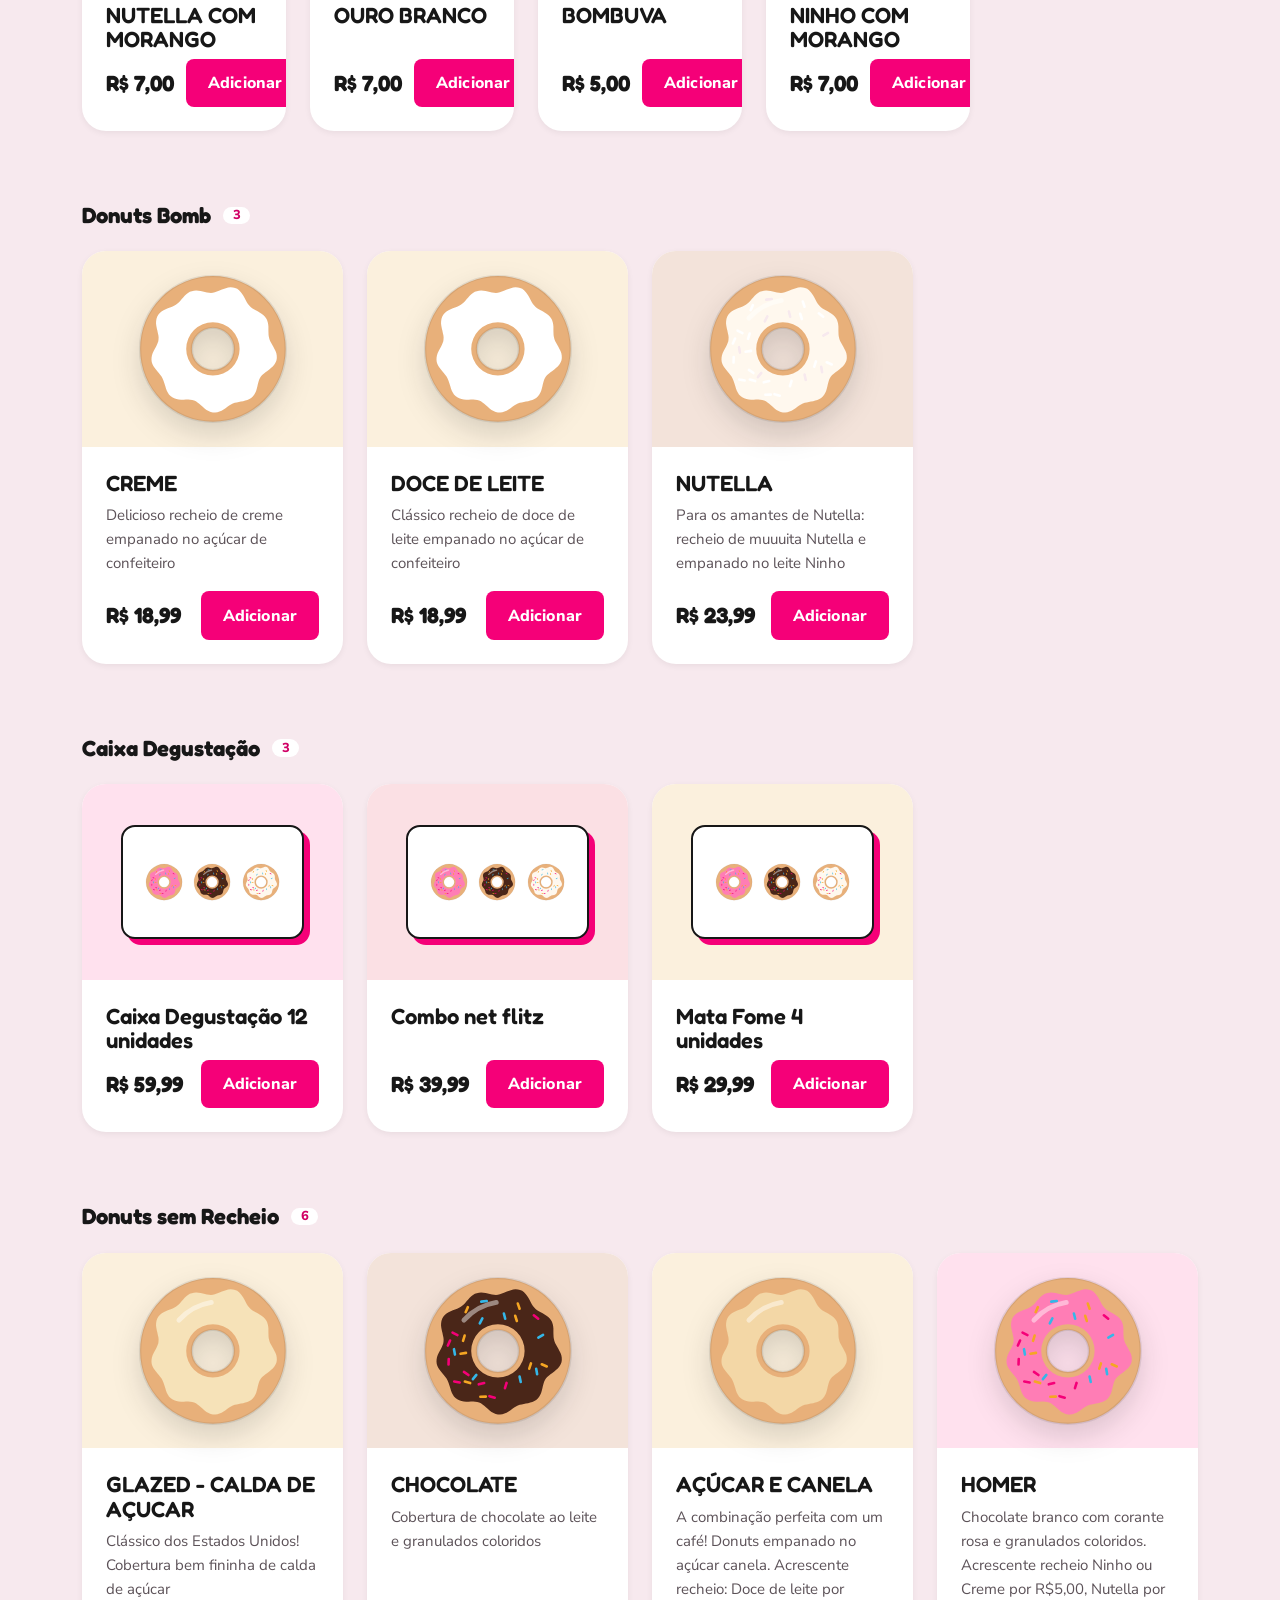
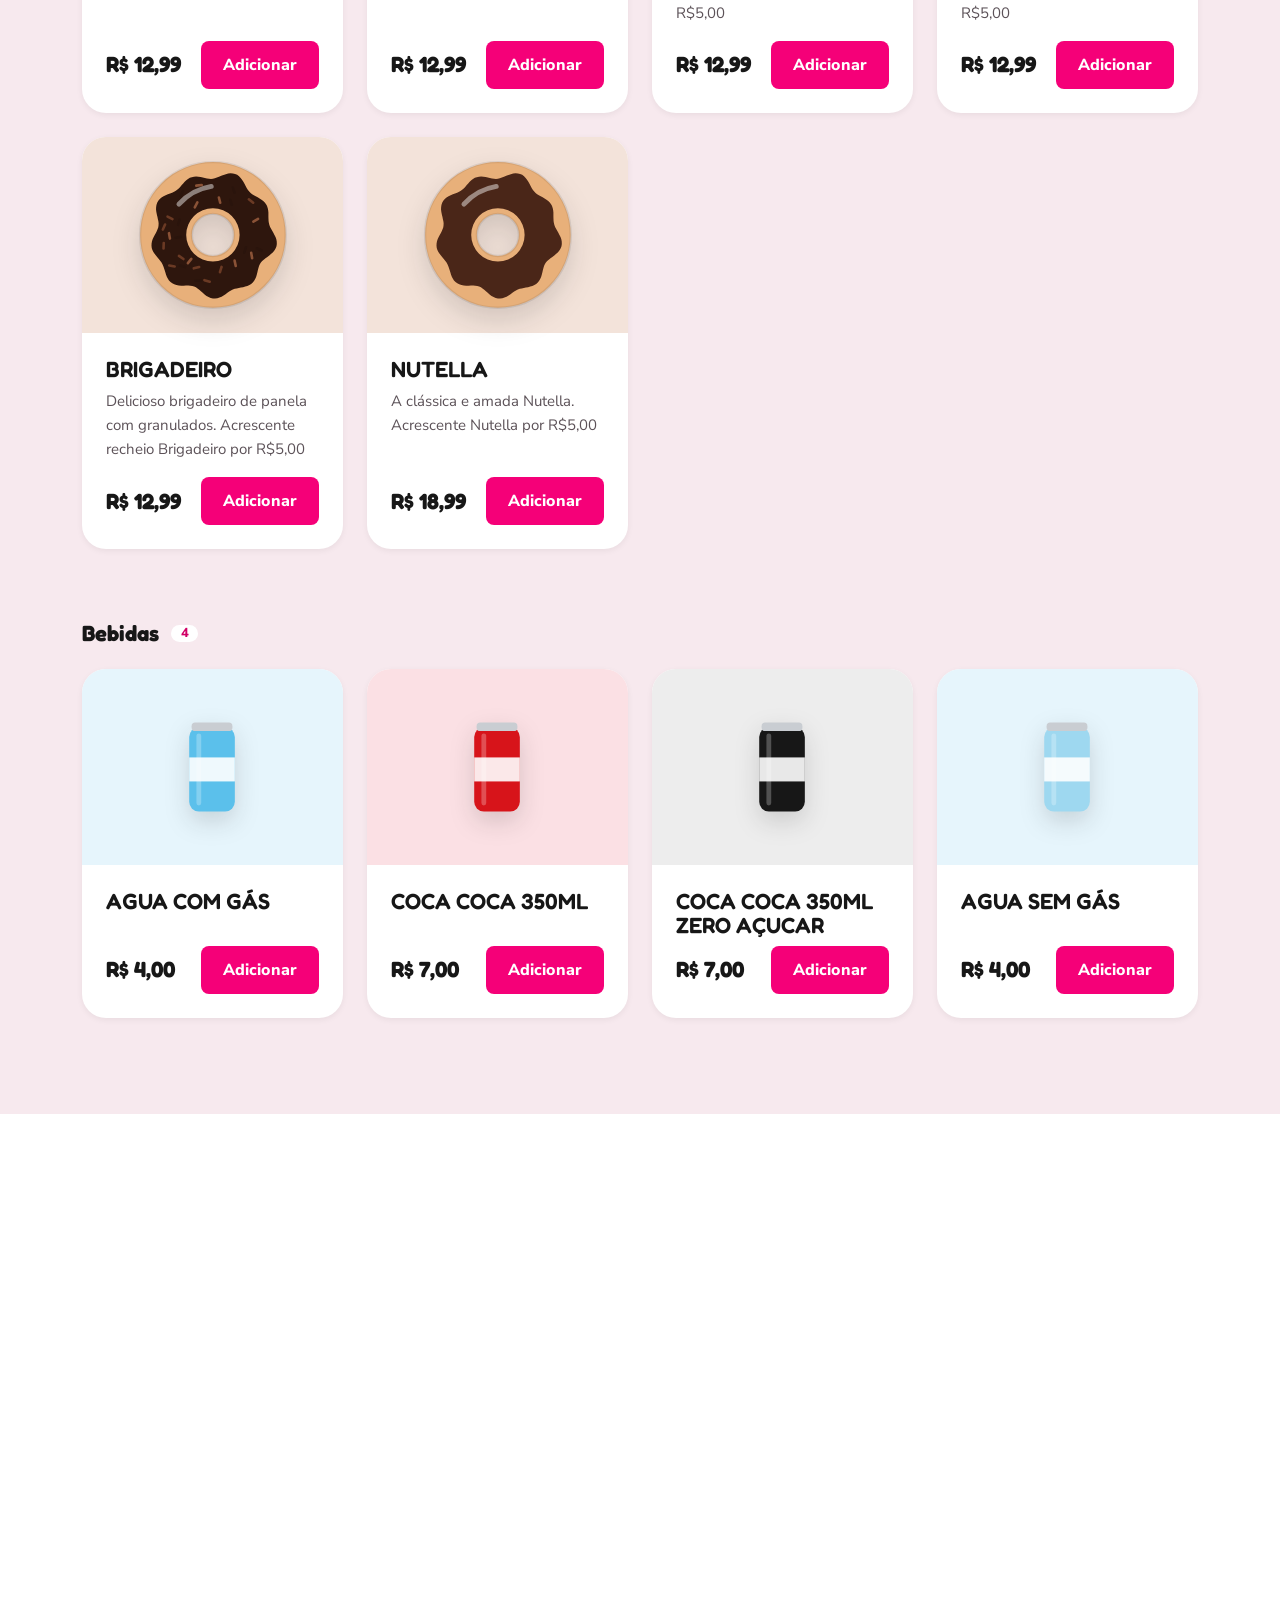
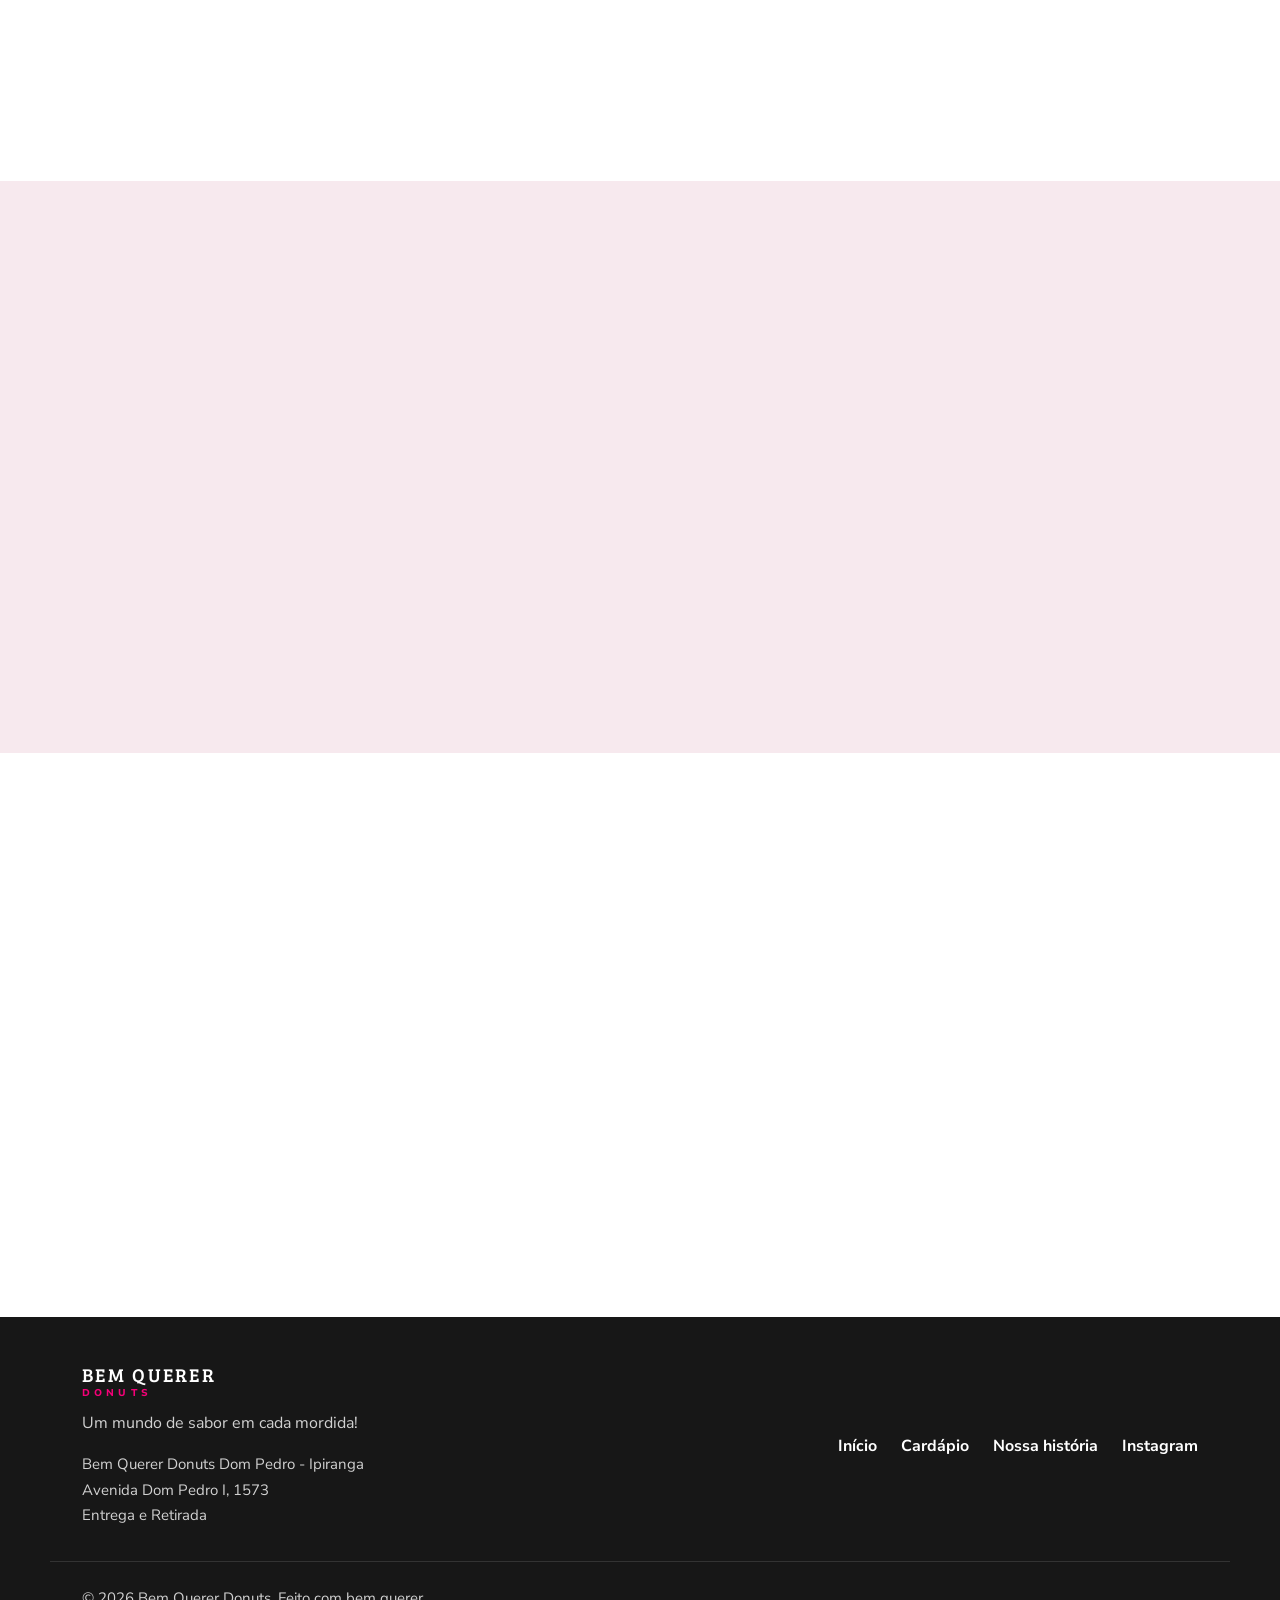
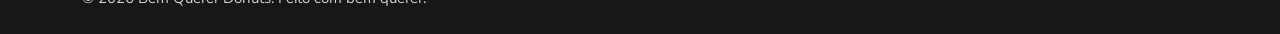
==== commit 48a54707: "Hero em tela cheia com foto, cardápio real da unidade Ipiranga e ajustes para celular Hero com foto " ====
--- a/bem-querer-donuts/index.html
+++ b/bem-querer-donuts/index.html
@@ -4,9 +4,10 @@
 <meta charset="UTF-8">
 <meta name="viewport" content="width=device-width, initial-scale=1.0">
 <meta name="color-scheme" content="light">
-<meta name="theme-color" content="#F50078">
+<meta name="theme-color" content="#FBB0C6">
 <meta name="description" content="Bem Querer Donuts — um mundo de sabor em cada mordida. Escolha seus sabores favoritos e peça pelo WhatsApp.">
 <title>Bem Querer Donuts</title>
+<link rel="preload" as="image" type="image/webp" imagesrcset="assets/hero-donut-480.webp 480w, assets/hero-donut-736.webp 736w" imagesizes="(max-width: 960px) 100vw, 50vw">
 <link rel="preconnect" href="https://fonts.googleapis.com">
 <link rel="preconnect" href="https://fonts.gstatic.com" crossorigin>
 <link rel="stylesheet" href="https://fonts.googleapis.com/css2?family=Bree+Serif&family=Fredoka:wght@500;600;700&family=Nunito+Sans:wght@400;600;700;800&display=swap">
@@ -27,6 +28,12 @@
       <path d="M58,62 Q74,44 98,40" fill="none" stroke="#fff" stroke-opacity=".45" stroke-width="6" stroke-linecap="round"/>
       <g style="opacity: var(--sprinkles, 1)"><rect x="74.7" y="138.9" width="10" height="3.2" rx="1.6" fill="var(--s1)" transform="rotate(166 79.7 140.5)"/><rect x="152.3" y="116.3" width="10" height="3.2" rx="1.6" fill="var(--s2)" transform="rotate(24 157.3 117.9)"/><rect x="66.2" y="130.7" width="10" height="3.2" rx="1.6" fill="var(--s3)" transform="rotate(129 71.2 132.3)"/><rect x="104.7" y="141.2" width="10" height="3.2" rx="1.6" fill="var(--s1)" transform="rotate(107 109.7 142.8)"/><rect x="134.8" y="117.1" width="10" height="3.2" rx="1.6" fill="var(--s2)" transform="rotate(108 139.8 118.7)"/><rect x="147.9" y="80.3" width="10" height="3.2" rx="1.6" fill="var(--s3)" transform="rotate(149 152.9 81.9)"/><rect x="44.4" y="136.8" width="10" height="3.2" rx="1.6" fill="var(--s1)" transform="rotate(11 49.4 138.4)"/><rect x="52.9" y="82.7" width="10" height="3.2" rx="1.6" fill="var(--s2)" transform="rotate(107 57.9 84.3)"/><rect x="122.5" y="133.5" width="10" height="3.2" rx="1.6" fill="var(--s3)" transform="rotate(78 127.5 135.1)"/><rect x="42.0" y="77.3" width="10" height="3.2" rx="1.6" fill="var(--s1)" transform="rotate(26 47.0 78.9)"/><rect x="57.4" y="137.2" width="10" height="3.2" rx="1.6" fill="var(--s2)" transform="rotate(16 62.4 138.8)"/><rect x="41.3" y="99.6" width="10" height="3.2" rx="1.6" fill="var(--s3)" transform="rotate(80 46.3 101.2)"/><rect x="34.1" y="111.8" width="10" height="3.2" rx="1.6" fill="var(--s1)" transform="rotate(92 39.1 113.4)"/><rect x="76.7" y="155.0" width="10" height="3.2" rx="1.6" fill="var(--s2)" transform="rotate(178 81.7 156.6)"/><rect x="103.2" y="55.4" width="10" height="3.2" rx="1.6" fill="var(--s3)" transform="rotate(76 108.2 57.0)"/><rect x="34.5" y="88.7" width="10" height="3.2" rx="1.6" fill="var(--s1)" transform="rotate(114 39.5 90.3)"/><rect x="52.2" y="101.4" width="10" height="3.2" rx="1.6" fill="var(--s2)" transform="rotate(171 57.2 103.0)"/><rect x="142.9" y="123.8" width="10" height="3.2" rx="1.6" fill="var(--s3)" transform="rotate(80 147.9 125.4)"/><rect x="87.8" y="155.3" width="10" height="3.2" rx="1.6" fill="var(--s1)" transform="rotate(16 92.8 156.9)"/><rect x="56.5" y="47.4" width="10" height="3.2" rx="1.6" fill="var(--s2)" transform="rotate(114 61.5 49.0)"/><rect x="74.2" y="61.3" width="10" height="3.2" rx="1.6" fill="var(--s3)" transform="rotate(118 79.2 62.9)"/><rect x="55.8" y="126.3" width="10" height="3.2" rx="1.6" fill="var(--s1)" transform="rotate(35 60.8 127.9)"/><rect x="120.7" y="43.1" width="10" height="3.2" rx="1.6" fill="var(--s2)" transform="rotate(71 125.7 44.7)"/><rect x="77.8" y="37.1" width="10" height="3.2" rx="1.6" fill="var(--s3)" transform="rotate(174 82.8 38.7)"/><rect x="142.1" y="56.5" width="10" height="3.2" rx="1.6" fill="var(--s1)" transform="rotate(38 147.1 58.1)"/><rect x="117.4" y="58.2" width="10" height="3.2" rx="1.6" fill="var(--s2)" transform="rotate(72 122.4 59.8)"/></g>
     </symbol>
+    <symbol id="drink" viewBox="0 0 200 200">
+      <rect x="62" y="34" width="76" height="140" rx="16" fill="var(--can, #D7141A)"/>
+      <rect x="66" y="26" width="68" height="14" rx="6" fill="#C9CDD2"/>
+      <rect x="62" y="84" width="76" height="40" fill="#fff" fill-opacity=".9"/>
+      <rect x="74" y="44" width="8" height="120" rx="4" fill="#fff" fill-opacity=".25"/>
+    </symbol>
   </defs>
 </svg>
 
@@ -41,7 +48,7 @@
       <span class="logo-text">BEM QUERER<small>DONUTS</small></span>
     </a>
 
-    <nav class="site-nav" aria-label="Principal">
+    <nav class="site-nav" id="menu" aria-label="Principal" data-menu>
       <a href="#inicio">Início</a>
       <a href="#cardapio">Cardápio</a>
       <a href="#historia">Nossa história</a>
@@ -53,6 +60,10 @@
       <span class="cart-button-label">Meu pedido</span>
       <span class="cart-count" data-cart-count>0</span>
     </button>
+
+    <button class="menu-toggle" type="button" aria-controls="menu" aria-expanded="false" aria-label="Abrir menu" data-menu-toggle>
+      <span></span><span></span><span></span>
+    </button>
   </div>
 </header>
 
@@ -60,25 +71,31 @@
 
   <!-- HERO -->
   <section class="hero" id="inicio">
+    <!-- TROCAR: foto de referência; substitua por uma foto própria da loja. -->
+    <picture class="hero-photo">
+      <source type="image/webp" srcset="assets/hero-donut-480.webp 480w, assets/hero-donut-736.webp 736w" sizes="(max-width: 960px) 100vw, 50vw">
+      <img src="assets/hero-donut.jpg" width="736" height="1288" alt="Donut com cobertura rosa de framboesa e açúcar cristal" fetchpriority="high" decoding="async">
+    </picture>
+
+    <div class="hero-blob" aria-hidden="true"></div>
+
     <div class="container hero-inner">
       <div class="hero-text">
-        <p class="eyebrow">Um mundo de sabor em cada mordida!</p>
-        <h1 class="hero-title">Seu momento merece um <span class="hl">donut.</span></h1>
-        <p class="hero-lead">Descubra seus sabores favoritos e transforme qualquer momento em algo especial.</p>
+        <p class="hero-kicker">Tão gostoso que dá até</p>
+        <p class="hero-yum" aria-hidden="true">Hummm</p>
+        <h1 class="hero-title">Donuts que dão água na boca!</h1>
+        <p class="hero-lead">Um mundo de sabor em cada mordida. Escolha seus favoritos e transforme qualquer momento em algo especial.</p>
         <div class="hero-actions">
-          <a href="#cardapio" class="btn btn-primary btn-lg">Peça seus donuts</a>
-          <a href="#queridinhos" class="btn btn-outline btn-lg">Ver os queridinhos</a>
+          <a href="#cardapio" class="btn btn-primary btn-lg btn-pill">Peça agora</a>
+          <a href="#queridinhos" class="btn btn-light btn-lg btn-pill">Ver os queridinhos</a>
         </div>
       </div>
-
-      <div class="hero-art" aria-hidden="true">
-        <div class="hero-circle"></div>
-        <svg class="donut hero-donut" style="--glaze:#4A2618;--dough:#E3A866"><use href="#donut"/></svg>
-        <svg class="donut hero-donut-sm hero-donut-sm--a" style="--glaze:#FFFFFF;--s1:#F50078;--s2:#F50078;--s3:#F5A623"><use href="#donut"/></svg>
-        <svg class="donut hero-donut-sm hero-donut-sm--b" style="--glaze:#FF8CC0"><use href="#donut"/></svg>
-        <span class="sprinkle s-a"></span><span class="sprinkle s-b"></span><span class="sprinkle s-c"></span><span class="sprinkle s-d"></span>
-      </div>
-    </div>
+    </div>
+
+    <svg class="donut hero-float hero-float--a" aria-hidden="true" style="--glaze:#4A2618"><use href="#donut"/></svg>
+    <svg class="donut hero-float hero-float--b" aria-hidden="true" style="--glaze:#FFFFFF;--s1:#F50078;--s2:#F5A623;--s3:#34B7E8"><use href="#donut"/></svg>
+
+    <svg class="hero-wave" viewBox="0 0 1440 80" preserveAspectRatio="none" aria-hidden="true"><path d="M0,48 C240,88 480,8 720,40 C960,72 1200,24 1440,44 L1440,80 L0,80 Z" fill="currentColor"/></svg>
   </section>
 
   <!-- QUERIDINHOS -->
@@ -99,25 +116,25 @@
       <header class="section-head">
         <p class="eyebrow">Cardápio</p>
         <h2 class="section-title">Escolha seus sabores favoritos</h2>
-        <p class="section-lead">Feitos todos os dias, com cobertura generosa e muito recheio.</p>
+        <p class="section-lead">Unidade Dom Pedro - Ipiranga · Entrega e retirada</p>
       </header>
 
       <div class="filters" role="group" aria-label="Filtrar cardápio" data-filters></div>
 
       <!-- Os produtos são gerados a partir de js/catalog.js -->
-      <div class="product-grid" data-products></div>
+      <div class="menu-groups" data-products></div>
     </div>
   </section>
 
   <!-- OFERTA -->
   <section class="section" id="oferta">
     <div class="container">
-      <div class="promo product-card" data-id="caixa-6" data-name="Caixa Bem Querer (6 donuts)" data-price="54.90" data-category="combo">
+      <div class="promo product-card" data-id="caixa-degustacao-12" data-name="Caixa Degustação 12 unidades" data-price="59.99" data-category="caixa">
         <div class="promo-text">
-          <span class="tag tag--gold">Oferta</span>
-          <h2 class="promo-title">Caixa Bem Querer com 6 donuts</h2>
-          <p>Perfeita para presentear, dividir ou guardar só pra você. Escolha os sabores na mensagem do pedido.</p>
-          <p class="promo-price"><span class="price price--lg">R$ 54,90</span></p>
+          <span class="tag tag--gold">Caixa Degustação</span>
+          <h2 class="promo-title">Caixa Degustação 12 unidades</h2>
+          <p>Perfeita para presentear, dividir ou guardar só pra você.</p>
+          <p class="promo-price"><span class="price price--lg">R$ 59,99</span></p>
           <button class="btn btn-primary btn-lg btn-add" type="button">Quero a caixa</button>
         </div>
         <div class="promo-box" aria-hidden="true">
@@ -174,7 +191,7 @@
         <li class="step">
           <span class="step-num">3</span>
           <h3>Finalize no WhatsApp</h3>
-          <p>Enviamos a lista pronta para você combinar retirada ou entrega.</p>
+          <p>Enviamos a lista pronta para você combinar entrega ou retirada na Av. Dom Pedro I, 1573.</p>
         </li>
       </ol>
     </div>
@@ -187,6 +204,11 @@
     <div class="footer-brand">
       <span class="logo-text logo-text--light">BEM QUERER<small>DONUTS</small></span>
       <p>Um mundo de sabor em cada mordida!</p>
+      <address class="footer-address">
+        Bem Querer Donuts Dom Pedro - Ipiranga<br>
+        Avenida Dom Pedro I, 1573<br>
+        Entrega e Retirada
+      </address>
     </div>
     <nav class="footer-nav" aria-label="Rodapé">
       <a href="#inicio">Início</a>
--- a/bem-querer-donuts/css/tokens.css
+++ b/bem-querer-donuts/css/tokens.css
@@ -22,6 +22,7 @@
   --accent-hover:  var(--color-pink-strong);
   --on-accent:     var(--color-white);
   --border:        #EADDE3;
+  --hero-bg:       #FBB0C6; /* rosa da foto do hero, para a imagem se fundir ao fundo */
   --outline:       var(--color-ink);
 
   /* ---- Cores de confeitos (elementos decorativos) ---- */
--- a/bem-querer-donuts/css/style.css
+++ b/bem-querer-donuts/css/style.css
@@ -19,7 +19,7 @@
 }
 
 img, svg { display: block; max-width: 100%; }
-h1, h2, h3 { font-family: var(--font-display); line-height: var(--lh-tight); margin: 0; }
+h1, h2, h3, h4 { font-family: var(--font-display); line-height: var(--lh-tight); margin: 0; }
 p { margin: 0 0 var(--space-4); }
 a { color: inherit; }
 
@@ -76,6 +76,10 @@
 .btn-outline { background: transparent; color: var(--text); border-color: var(--outline); }
 .btn-outline:hover { background: var(--color-ink); color: var(--color-white); }
 
+.btn-light { background: var(--color-white); color: var(--text); }
+.btn-light:hover { background: var(--color-pink-light); }
+.btn-pill { border-radius: var(--radius-pill); }
+
 .btn-lg { padding: 0.95rem 1.6rem; font-size: var(--fs-md); }
 .btn-block { width: 100%; }
 .btn.is-added { background: var(--color-ink); }
@@ -229,52 +233,82 @@
 @keyframes bump { 40% { transform: scale(1.35); } }
 
 /* ---------- Hero ---------- */
-.hero { overflow: hidden; padding-block: var(--space-8) var(--space-9); }
-.hero-inner {
-  display: grid;
-  grid-template-columns: 1.05fr 1fr;
-  align-items: center;
-  gap: var(--space-7);
+.hero {
+  position: relative;
+  isolation: isolate;
+  display: flex;
+  align-items: center;
+  min-height: min(calc(100svh - var(--header-h)), 860px);
+  padding-block: var(--space-8) calc(var(--space-9) + 20px);
+  background: var(--hero-bg);
+  overflow: hidden;
+}
+.hero-photo {
+  position: absolute;
+  top: 0; right: 0; bottom: 0;
+  width: 56%;
+  z-index: -1;
+  -webkit-mask-image: linear-gradient(to right, transparent 0, #000 24%);
+          mask-image: linear-gradient(to right, transparent 0, #000 24%);
+}
+.hero-photo img { width: 100%; height: 100%; object-fit: cover; object-position: 50% 42%; }
+
+/* forma orgânica clara atrás do texto, como nas referências */
+.hero-blob {
+  position: absolute;
+  z-index: -1;
+  top: -30%; left: -18%;
+  width: 66%; height: 160%;
+  border-radius: 0 50% 50% 0 / 0 50% 50% 0;
+  background: rgb(255 255 255 / 0.16);
+}
+
+.hero-inner { position: relative; }
+.hero-text { max-width: 580px; }
+
+.hero-kicker {
+  margin: 0 0 -0.15em 0.2em;
+  font-family: var(--font-display);
+  font-size: clamp(1.25rem, 0.9rem + 1.4vw, 2rem);
+  font-weight: 600;
+  color: var(--text);
+}
+.hero-yum {
+  margin: 0;
+  font-family: var(--font-display);
+  font-size: clamp(4.75rem, 2rem + 11vw, 10rem);
+  font-weight: 700;
+  line-height: 0.88;
+  letter-spacing: -0.02em;
+  color: var(--color-white);
+  text-shadow: 0 6px 0 rgb(245 0 120 / 0.22);
 }
 .hero-title {
-  font-size: var(--fs-hero);
+  max-width: 12ch;
+  margin: 0.12em 0 var(--space-5);
+  font-size: clamp(2.25rem, 1.3rem + 3.8vw, 4.25rem);
   font-weight: 700;
-  margin-bottom: var(--space-5);
-}
-.hero-title .hl { color: var(--accent); }
-.hero-lead { font-size: var(--fs-md); color: var(--text-muted); max-width: 34ch; margin-bottom: var(--space-6); }
+  line-height: 1.02;
+  color: var(--text);
+}
+.hero-lead { max-width: 36ch; font-size: var(--fs-md); color: var(--text); margin-bottom: var(--space-6); }
 .hero-actions { display: flex; flex-wrap: wrap; gap: var(--space-3); }
 
-.hero-art { position: relative; aspect-ratio: 1; max-width: 520px; width: 100%; justify-self: center; }
-.hero-circle {
-  position: absolute; inset: 6%;
-  border-radius: var(--radius-round);
-  background: var(--accent);
-  box-shadow: inset 0 0 0 14px rgb(255 255 255 / 0.18);
-}
-.hero-donut {
-  position: absolute; inset: 14%;
-  width: 72%;
-  animation: float 6s ease-in-out infinite;
-}
-.hero-donut-sm { position: absolute; width: 26%; }
-.hero-donut-sm--a { top: -2%; right: 0; transform: rotate(18deg); }
-.hero-donut-sm--b { bottom: 0; left: -2%; transform: rotate(-24deg); }
-
-.sprinkle {
+.hero-float { position: absolute; width: 110px; animation: float 6s ease-in-out infinite; }
+.hero-float--a { bottom: 16%; left: 42%; transform: rotate(-18deg); }
+.hero-float--b { top: 9%; left: 38%; width: 72px; animation-delay: -3s; }
+
+.hero-wave {
   position: absolute;
-  width: 26px; height: 8px;
-  border-radius: var(--radius-pill);
-}
-.s-a { top: 8%; left: 14%; background: var(--color-gold); transform: rotate(35deg); }
-.s-b { top: 30%; right: -2%; background: var(--sprinkle-3); transform: rotate(-20deg); }
-.s-c { bottom: 12%; right: 18%; background: var(--sprinkle-4); transform: rotate(60deg); }
-.s-d { bottom: 34%; left: -3%; background: var(--color-pink); transform: rotate(-50deg); }
+  left: 0; bottom: -1px;
+  width: 100%; height: 60px;
+  color: var(--bg);
+}
 
 @keyframes float {
-  50% { transform: translateY(-10px) rotate(6deg); }
-}
-@media (prefers-reduced-motion: reduce) { .hero-donut { animation: none; } }
+  50% { translate: 0 -10px; rotate: 6deg; }
+}
+@media (prefers-reduced-motion: reduce) { .hero-float { animation: none; } }
 
 /* ---------- Seções ---------- */
 .section { padding-block: var(--space-9); }
@@ -286,7 +320,7 @@
 /* ---------- Queridinhos ---------- */
 .featured-grid {
   display: grid;
-  grid-template-columns: repeat(3, 1fr);
+  grid-template-columns: repeat(5, 1fr);
   gap: var(--space-5);
 }
 .featured-card {
@@ -305,8 +339,8 @@
   margin: 0 auto var(--space-5);
   transition: transform var(--duration-slow) var(--ease);
 }
-.featured-card:hover { transform: translateY(-4px); box-shadow: var(--shadow-md); }
-.featured-card:hover .donut { transform: rotate(-14deg) scale(1.04); }
+@media (hover: hover) { .featured-card:hover { transform: translateY(-4px); box-shadow: var(--shadow-md); }
+.featured-card:hover .donut { transform: rotate(-14deg) scale(1.04); } }
 .featured-name { font-family: var(--font-display); font-size: var(--fs-lg); font-weight: 600; }
 .link-arrow { font-weight: 800; color: var(--color-pink-strong); }
 .featured-card[data-dark] { color: var(--color-white); }
@@ -350,7 +384,7 @@
   overflow: hidden;
   transition: transform var(--duration) var(--ease), box-shadow var(--duration) var(--ease);
 }
-.product-card:hover { transform: translateY(-4px); box-shadow: var(--shadow-md); }
+@media (hover: hover) { .product-card:hover { transform: translateY(-4px); box-shadow: var(--shadow-md); } }
 .product-card[hidden] { display: none; }
 .product-card:target { outline: 3px solid var(--color-pink); outline-offset: 4px; }
 .product-card > .tag { position: absolute; top: var(--space-3); left: var(--space-3); z-index: 1; }
@@ -363,7 +397,7 @@
 }
 .product-media .donut { width: 62%; transition: transform var(--duration-slow) var(--ease); }
 .product-media img { width: 100%; height: 100%; object-fit: cover; }
-.product-card:hover .product-media .donut { transform: rotate(-12deg) scale(1.05); }
+@media (hover: hover) { .product-card:hover .product-media .donut { transform: rotate(-12deg) scale(1.05); } }
 
 .product-body {
   flex: 1;
@@ -602,45 +636,211 @@
 /* ---------- Barra de pedido (mobile) ---------- */
 .order-bar { display: none; }
 
+/* ---------- Grupos do cardápio ---------- */
+.menu-group { margin-bottom: var(--space-8); }
+.menu-group:last-child { margin-bottom: 0; }
+.menu-group[hidden] { display: none; }
+.menu-group-title {
+  display: flex;
+  align-items: center;
+  gap: var(--space-3);
+  margin-bottom: var(--space-5);
+  font-size: var(--fs-lg);
+  font-weight: 700;
+}
+.menu-group-title span {
+  padding: 0.1rem 0.6rem;
+  border-radius: var(--radius-pill);
+  background: var(--color-white);
+  color: var(--color-pink-strong);
+  font-family: var(--font-body);
+  font-size: var(--fs-xs);
+  font-weight: 800;
+}
+.product-grid--mini { grid-template-columns: repeat(auto-fill, minmax(180px, 1fr)); }
+.product-card--mini .product-media { aspect-ratio: 1 / 0.8; }
+.product-card--mini .product-media .donut { width: 50%; }
+.product-name { overflow-wrap: anywhere; }
+.price--note { font-family: var(--font-body); font-size: var(--fs-sm); font-weight: 800; color: var(--color-pink-strong); }
+.featured-price { font-weight: 800; }
+
+.drink { width: 46%; height: auto; aspect-ratio: 1; filter: drop-shadow(0 10px 12px rgb(23 23 23 / 0.15)); }
+.box-art {
+  position: relative;
+  width: 70%;
+  aspect-ratio: 1.6;
+  display: grid;
+  grid-template-columns: repeat(3, 1fr);
+  align-items: center;
+  gap: 6%;
+  padding: 8%;
+  background: var(--color-white);
+  border: var(--border-width) solid var(--color-ink);
+  border-radius: var(--radius-md);
+  box-shadow: 6px 6px 0 var(--color-pink);
+}
+.box-art .donut { width: 100%; filter: none; }
+.featured-card .box-art, .featured-card .drink { margin: 0 auto var(--space-5); }
+
+/* ---------- Menu mobile ---------- */
+.menu-toggle { display: none; }
+
+.footer-address { margin-top: var(--space-4); font-style: normal; font-size: var(--fs-sm); line-height: 1.7; }
+
+/* seções abaixo da dobra só são renderizadas quando chegam perto da tela */
+.section { content-visibility: auto; contain-intrinsic-size: auto 900px; }
+
 /* ---------- Responsivo ---------- */
+@media (max-width: 1100px) {
+  .featured-grid { grid-template-columns: repeat(3, 1fr); }
+}
+
 @media (max-width: 960px) {
-  .site-nav { display: none; }
-  .cart-button { margin-left: auto; }
-  .hero-inner, .story, .promo { grid-template-columns: 1fr; }
-  .hero { padding-block: var(--space-6) var(--space-8); }
-  .hero-text { text-align: center; }
+  .menu-toggle {
+    display: grid;
+    place-content: center;
+    gap: 5px;
+    width: 44px; height: 44px;
+    border: 0;
+    border-radius: var(--radius-round);
+    background: var(--bg-alt);
+    cursor: pointer;
+  }
+  .menu-toggle span {
+    display: block;
+    width: 20px; height: 2px;
+    border-radius: 2px;
+    background: var(--color-ink);
+    transition: transform var(--duration) var(--ease), opacity var(--duration) var(--ease);
+  }
+  .menu-toggle[aria-expanded="true"] span:nth-child(1) { transform: translateY(7px) rotate(45deg); }
+  .menu-toggle[aria-expanded="true"] span:nth-child(2) { opacity: 0; }
+  .menu-toggle[aria-expanded="true"] span:nth-child(3) { transform: translateY(-7px) rotate(-45deg); }
+
+  .site-nav {
+    position: absolute;
+    top: 100%; left: 0; right: 0;
+    flex-direction: column;
+    gap: 0;
+    margin: 0;
+    padding: var(--space-2) var(--gutter) var(--space-4);
+    background: var(--color-white);
+    border-bottom: 1px solid var(--border);
+    box-shadow: var(--shadow-md);
+    transform: translateY(-8px);
+    opacity: 0;
+    visibility: hidden;
+    transition: opacity var(--duration) var(--ease), transform var(--duration) var(--ease), visibility 0s linear var(--duration);
+  }
+  .site-nav.is-open { opacity: 1; transform: none; visibility: visible; transition-delay: 0s; }
+  .site-nav a {
+    padding: var(--space-4) 0;
+    font-size: var(--fs-md);
+    border-bottom: 1px solid var(--border);
+  }
+  .site-nav a:last-child { border-bottom: 0; }
+  .site-nav a::after { display: none; }
+  .header-inner { gap: var(--space-3); }
+  .cart-button { margin-left: auto; min-height: 44px; }
+
+  /* hero: foto em cima, texto embaixo, ocupando a tela toda */
+  .hero {
+    align-items: flex-end;
+    min-height: calc(100svh - var(--header-h));
+    padding: 0 0 calc(var(--space-7) + 24px);
+  }
+  .hero-photo {
+    width: 100%;
+    bottom: auto;
+    height: 60%;
+    -webkit-mask-image: linear-gradient(to bottom, #000 62%, transparent 100%);
+            mask-image: linear-gradient(to bottom, #000 62%, transparent 100%);
+  }
+  .hero-photo img { object-position: 50% 40%; }
+  .hero-blob { display: none; }
+  .hero-text { max-width: none; text-align: center; }
+  .hero-kicker { margin-left: 0; }
+  .hero-title { margin-inline: auto; }
   .hero-lead { margin-inline: auto; }
   .hero-actions { justify-content: center; }
-  .hero-art { max-width: 380px; grid-row: 1; }
-  .featured-grid { grid-template-columns: 1fr; }
-  .featured-card {
-    display: grid;
-    grid-template-columns: 88px 1fr;
-    column-gap: var(--space-4);
-    align-items: center;
-    padding: var(--space-4) var(--space-5);
-  }
-  .featured-card .donut, .featured-img { grid-row: span 2; width: 88px; margin: 0; }
-  .featured-name { align-self: end; }
-  .featured-card .link-arrow { align-self: start; }
+  .hero-float--a { display: none; }
+  .hero-float--b { display: none; }
+  .hero-wave { height: 32px; }
+
+  .story, .promo { grid-template-columns: 1fr; }
   .steps { grid-template-columns: 1fr; }
-  .promo { padding: var(--space-7) var(--space-5); text-align: center; }
+  .promo { padding: var(--space-7) var(--space-5); text-align: center; gap: var(--space-6); }
   .promo-text p { margin-inline: auto; }
-  .story-art { max-width: 260px; }
+  .promo-box { max-width: 300px; }
+  .story { gap: var(--space-6); }
+  .story-art { max-width: 220px; }
+
+  /* queridinhos e filtros viram carrossel com rolagem lateral */
+  .featured-grid, .filters {
+    display: flex;
+    overflow-x: auto;
+    scroll-snap-type: x mandatory;
+    scrollbar-width: none;
+    margin-inline: calc(var(--gutter) * -1);
+    padding-inline: var(--gutter);
+    scroll-padding-inline: var(--gutter);
+  }
+  .featured-grid::-webkit-scrollbar, .filters::-webkit-scrollbar { display: none; }
+  .featured-grid { gap: var(--space-3); padding-bottom: var(--space-2); }
+  .featured-card { flex: 0 0 min(64%, 260px); scroll-snap-align: start; padding: var(--space-5); }
+  .filters {
+    position: sticky;
+    top: var(--header-h);
+    z-index: 20;
+    justify-content: flex-start;
+    flex-wrap: nowrap;
+    padding-block: var(--space-3);
+    margin-bottom: var(--space-5);
+    background: var(--bg-alt);
+  }
+  .chip { flex: 0 0 auto; min-height: 44px; scroll-snap-align: start; white-space: nowrap; }
+  .menu-group { scroll-margin-top: calc(var(--header-h) + 80px); }
 }
 
 @media (max-width: 640px) {
   :root { --header-h: 64px; }
   .section { padding-block: var(--space-8); }
+  .section-head { margin-bottom: var(--space-6); }
   .cart-button-label { display: none; }
-  .hero-actions .btn { flex: 1 1 100%; }
-  .product-grid { grid-template-columns: repeat(2, 1fr); gap: var(--space-3); }
-  .product-body { padding: var(--space-4); }
-  .product-name { font-size: var(--fs-md); }
-  .product-desc { display: none; }
-  .product-foot { flex-direction: column; align-items: stretch; }
+  .logo-text { font-size: 1.05rem; }
+
+  .hero-lead { display: none; } /* mobile: textos curtos */
+  .hero-actions { flex-direction: column; }
+  .hero-actions .btn { width: 100%; }
+
+  .product-grid, .product-grid--mini { grid-template-columns: repeat(2, 1fr); gap: var(--space-3); }
+  .product-body { padding: var(--space-3) var(--space-3) var(--space-4); }
+  .product-name { font-size: var(--fs-base); }
+  .product-desc {
+    font-size: var(--fs-xs);
+    line-height: 1.45;
+    display: -webkit-box;
+    -webkit-line-clamp: 3;
+    -webkit-box-orient: vertical;
+    overflow: hidden;
+  }
+  .product-foot { flex-direction: column; align-items: stretch; gap: var(--space-2); }
   .price { font-size: var(--fs-md); }
-  .btn-add { padding-inline: var(--space-3); }
+  .btn-add { min-height: 44px; padding-inline: var(--space-3); }
+  .product-card > .tag { top: var(--space-2); left: var(--space-2); }
+
+  .steps { gap: var(--space-3); }
+  .step {
+    display: grid;
+    grid-template-columns: auto 1fr;
+    column-gap: var(--space-4);
+    padding: var(--space-4);
+    text-align: left;
+  }
+  .step-num { grid-row: span 2; width: 44px; height: 44px; margin: 0; font-size: var(--fs-md); }
+
+  .qty button { width: 44px; height: 44px; }
+  .footer-nav a { padding-block: var(--space-2); }
 
   /* botão de pedido sempre fácil de encontrar */
   .order-bar:not([hidden]) {
@@ -652,6 +852,6 @@
     background: rgb(255 255 255 / 0.95);
     border-top: 1px solid var(--border);
   }
-  .order-bar-btn { width: 100%; justify-content: space-between; }
-  body.has-order-bar { padding-bottom: 80px; }
-}
+  .order-bar-btn { width: 100%; min-height: 52px; justify-content: space-between; border-radius: var(--radius-pill); }
+  body.has-order-bar { padding-bottom: 84px; }
+}
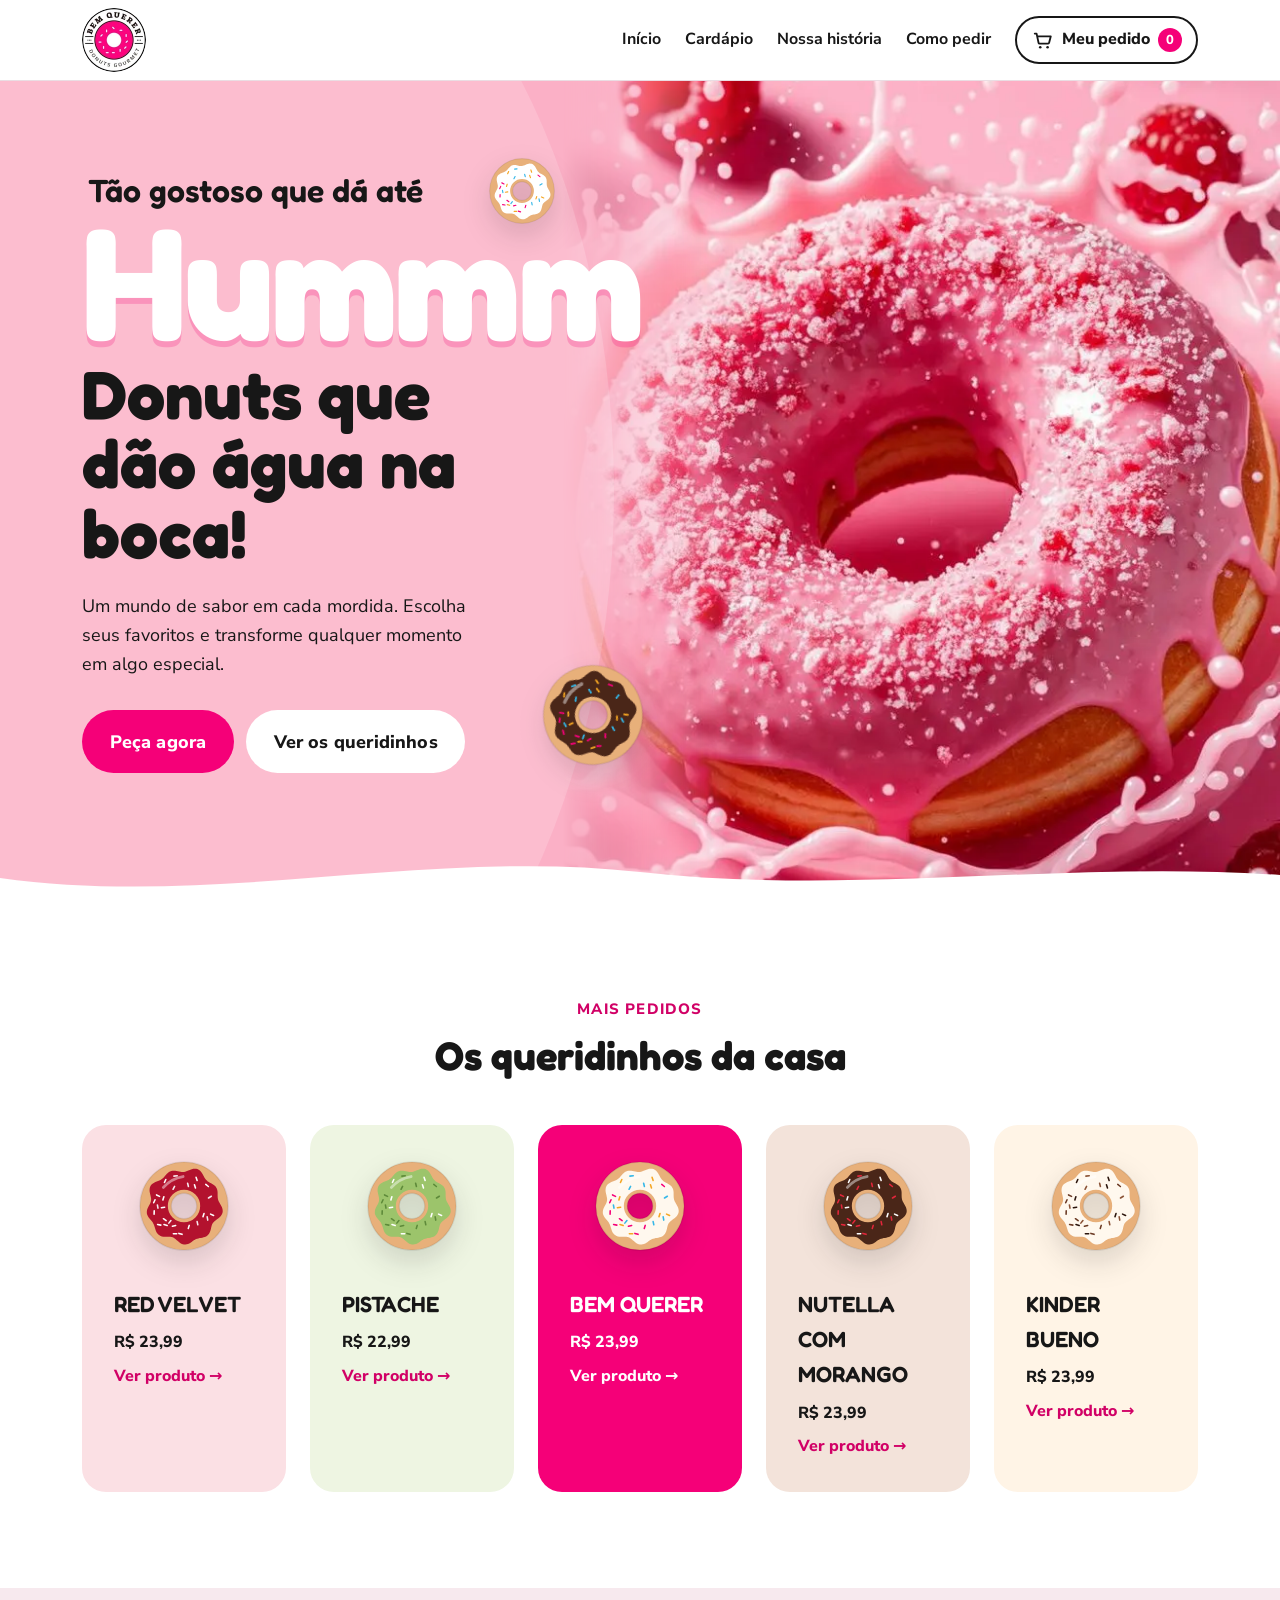
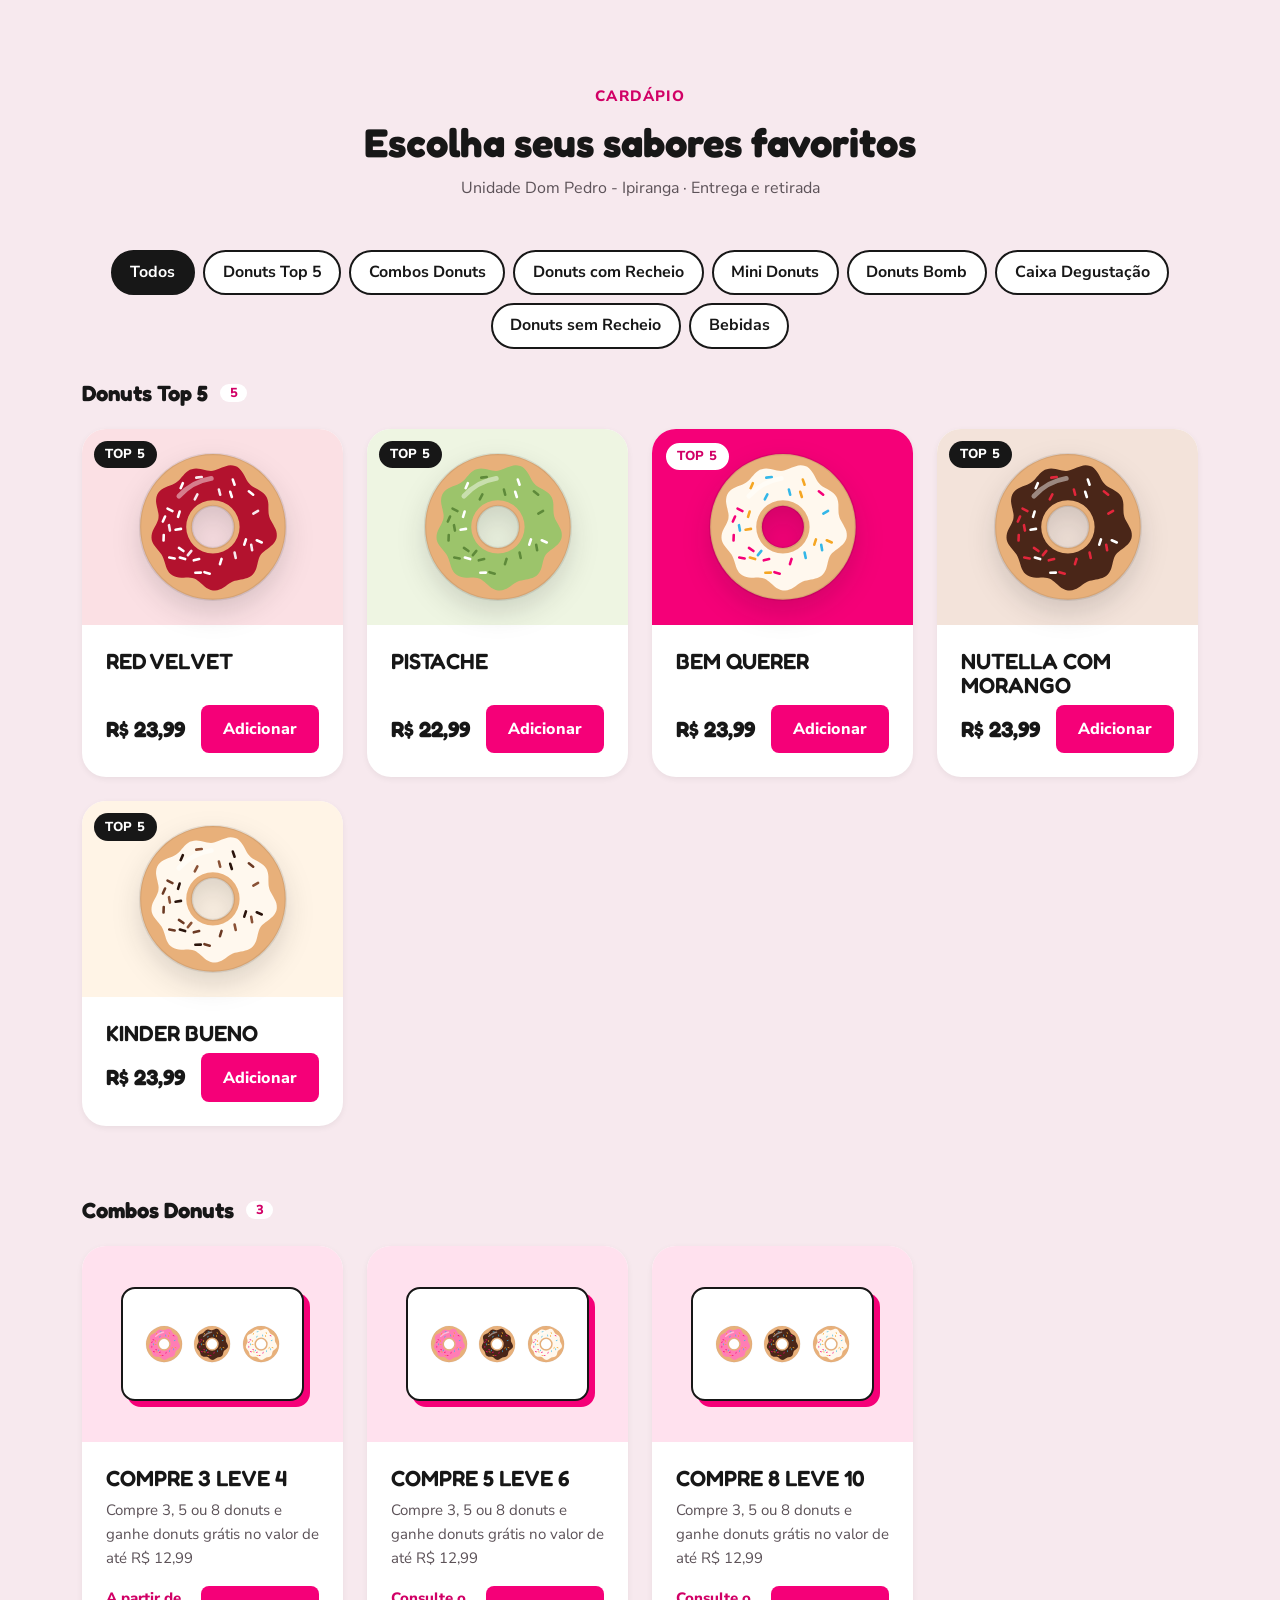
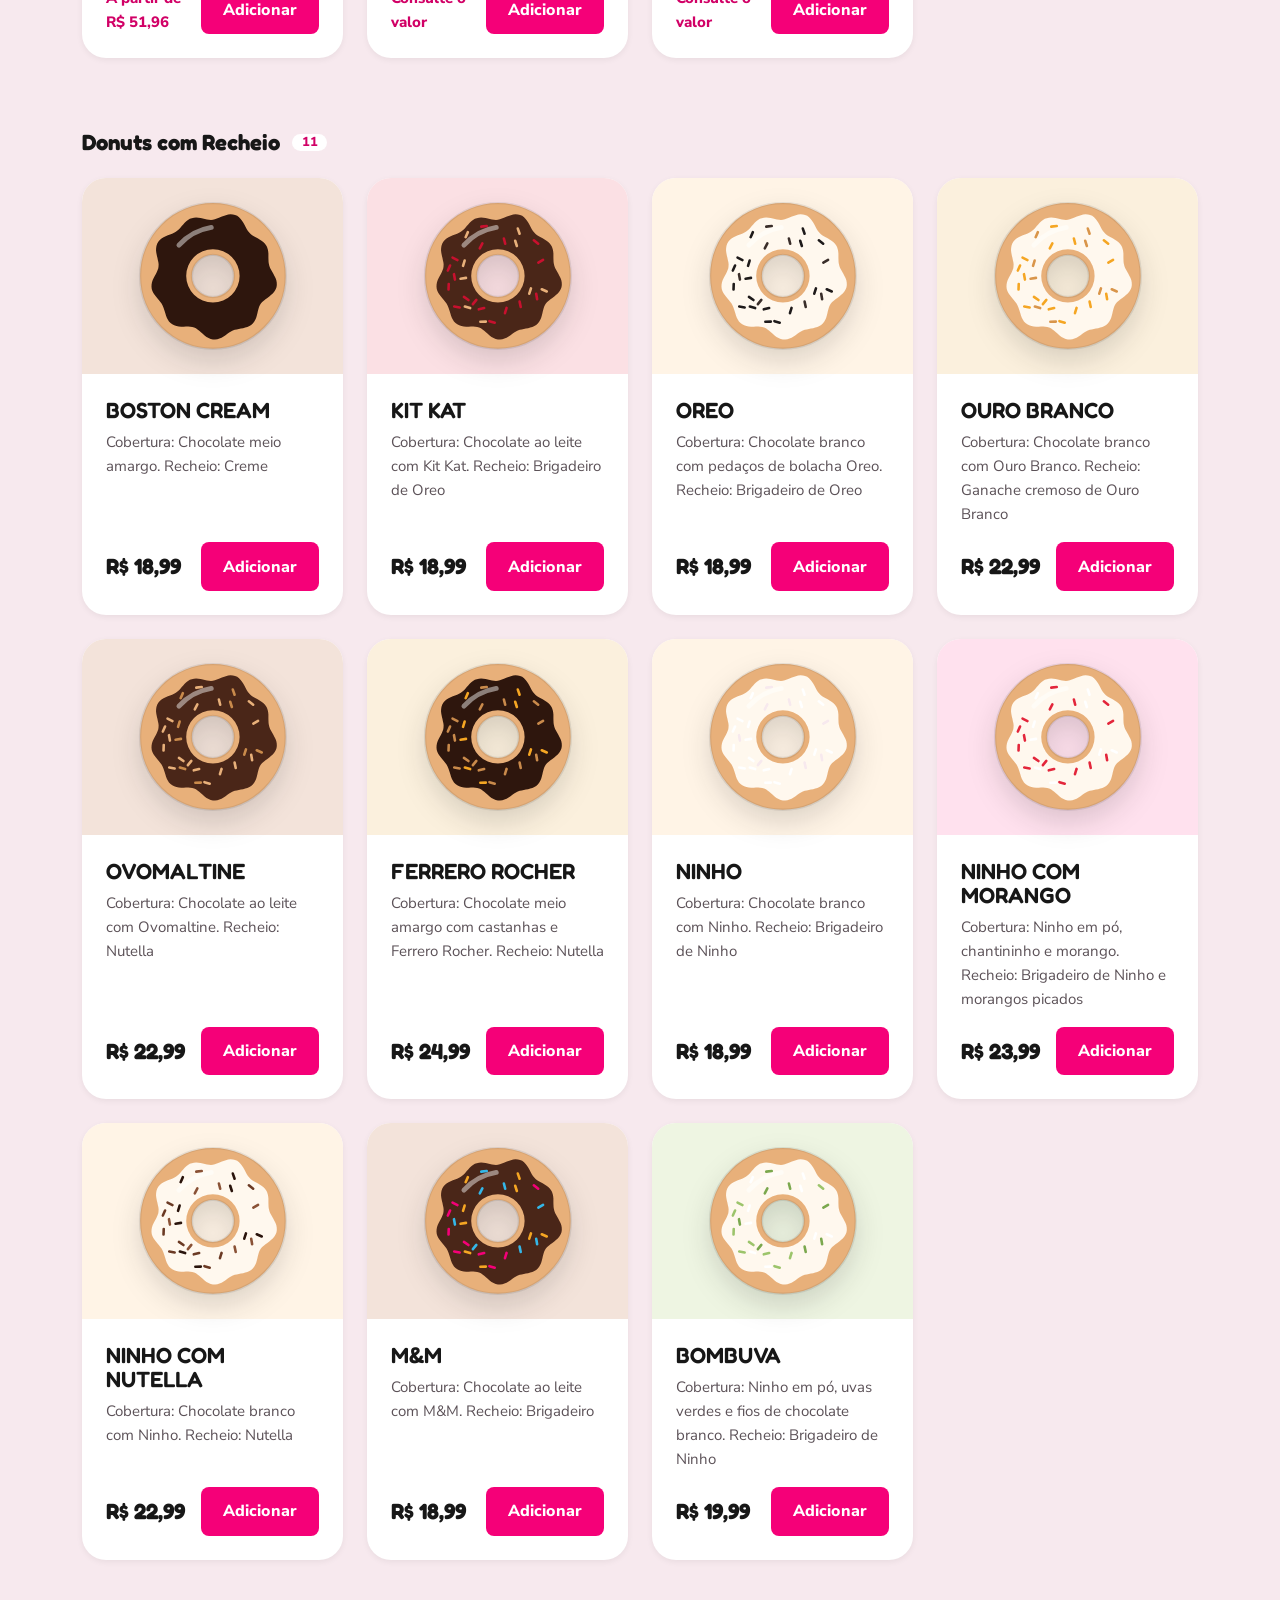
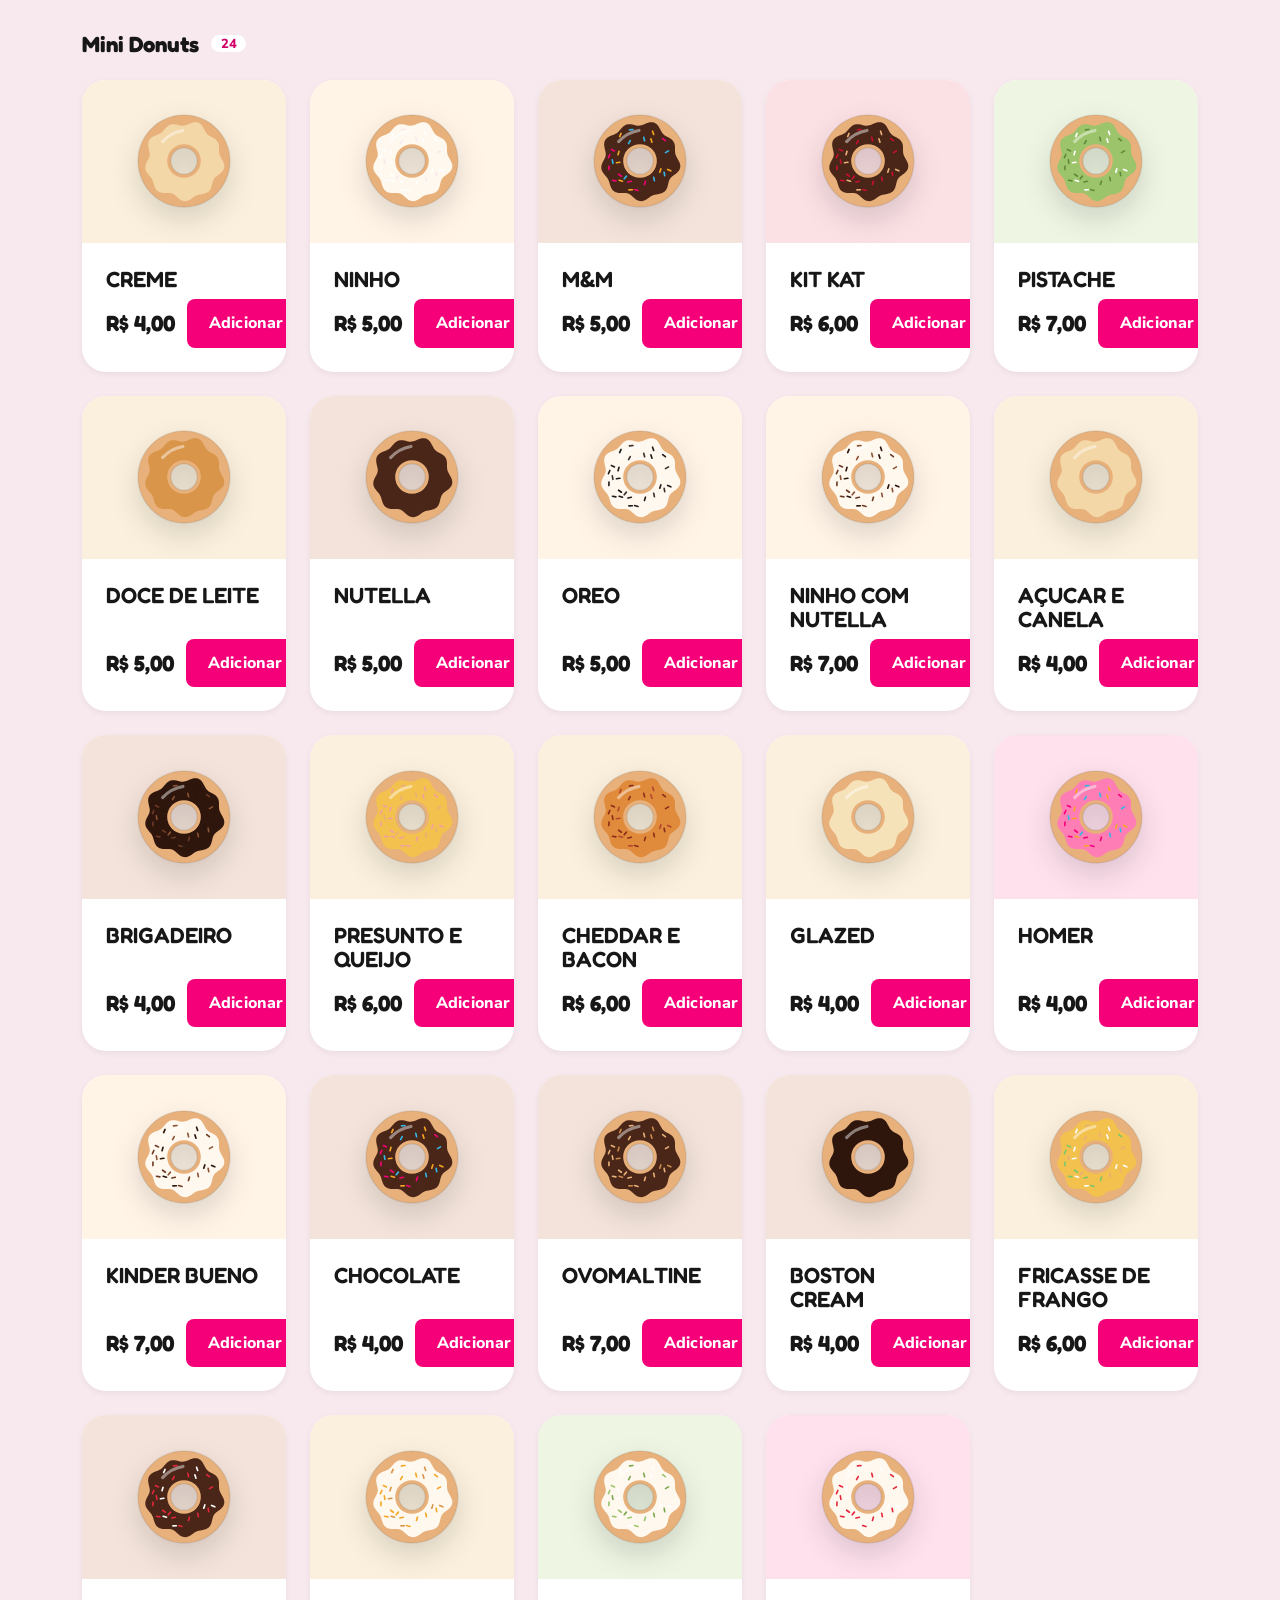
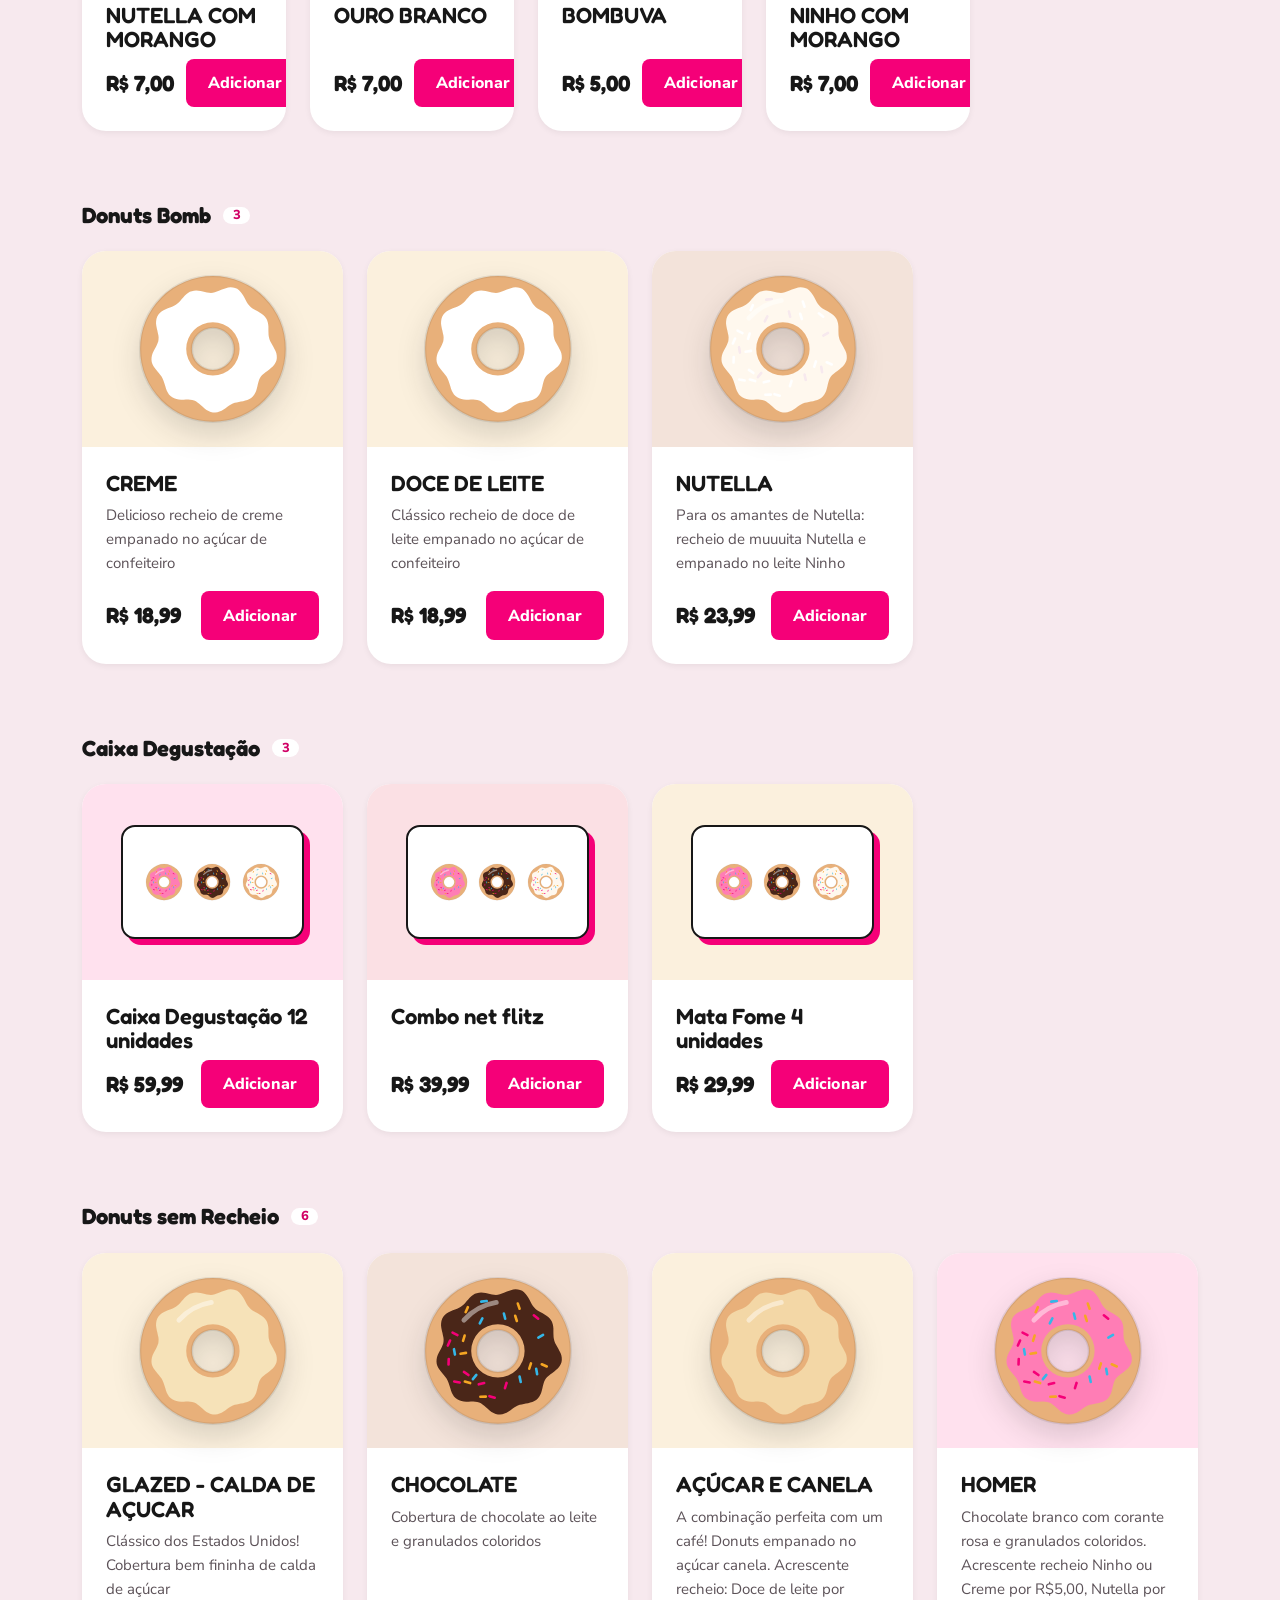
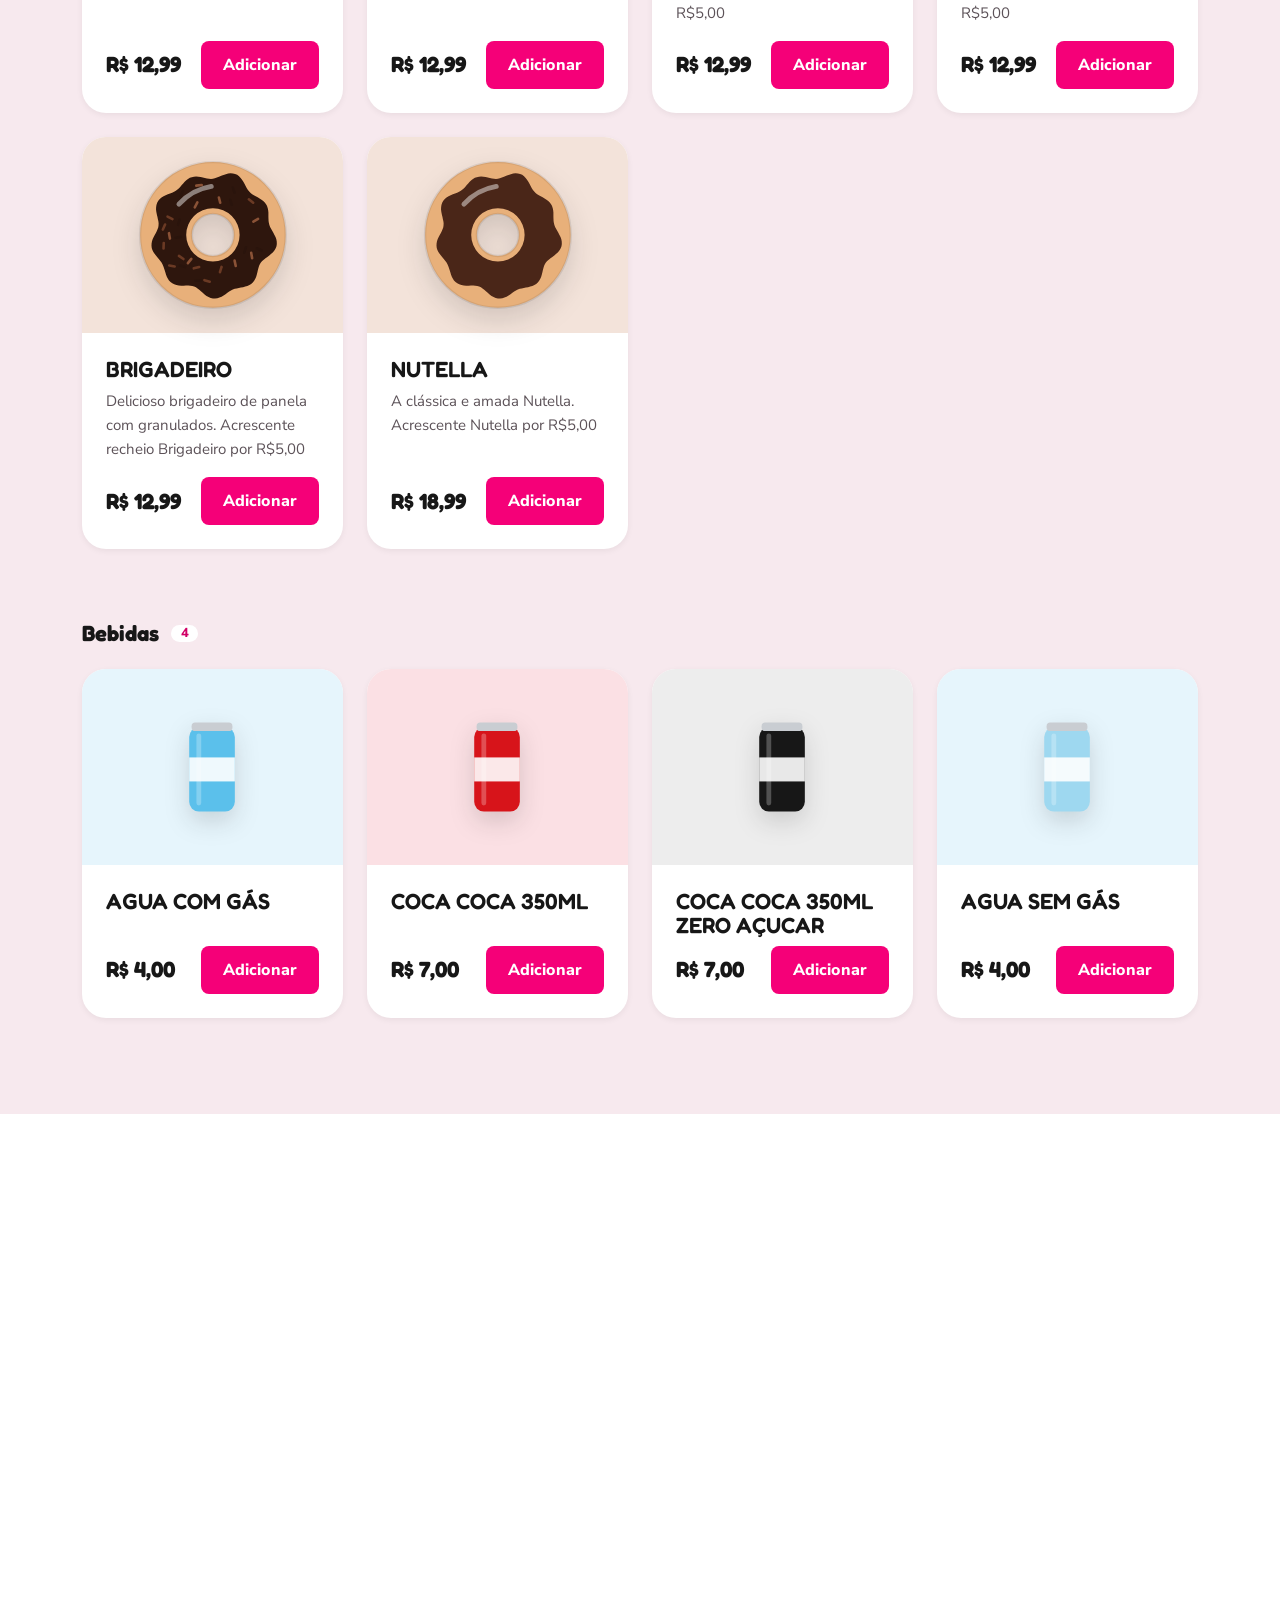
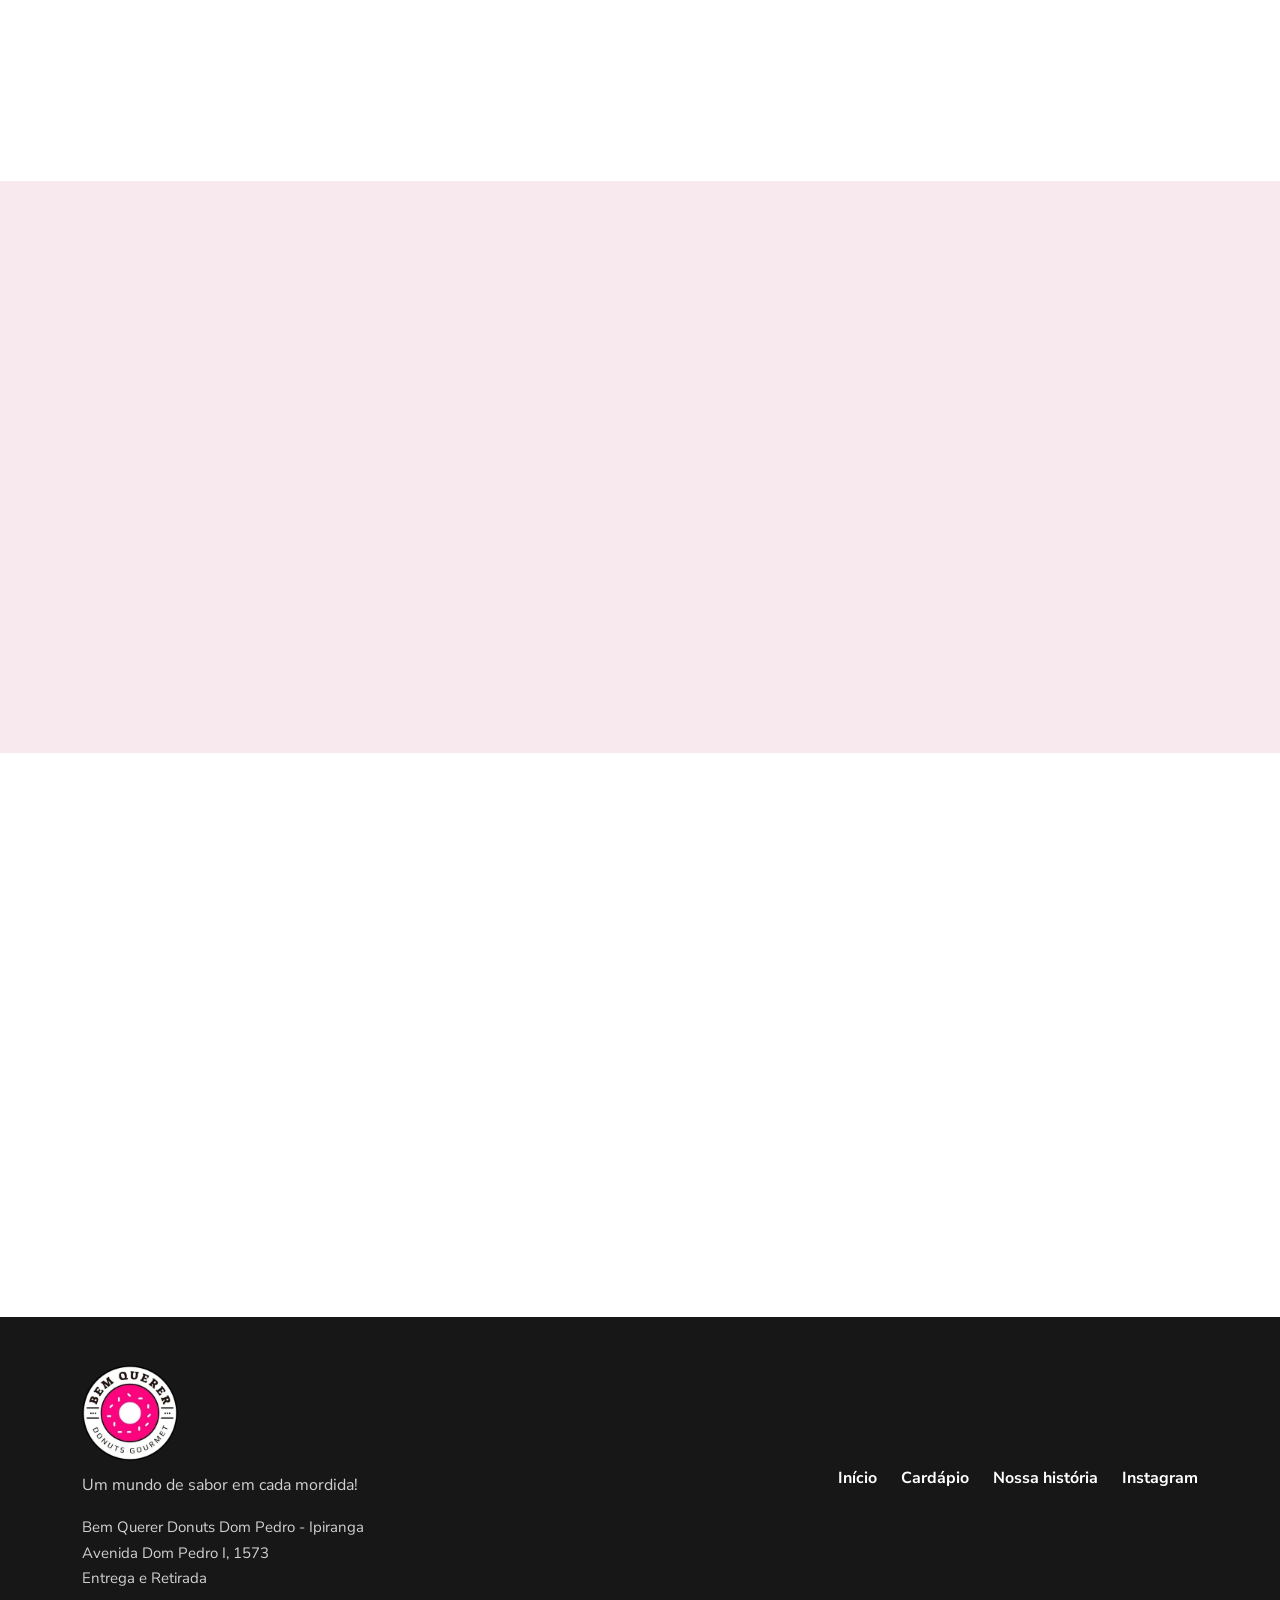
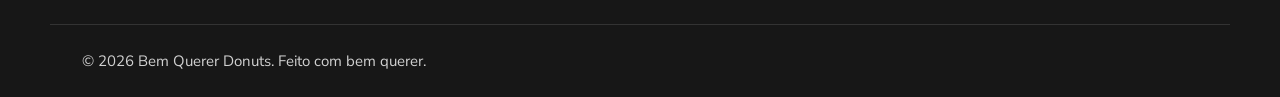
==== commit 43733fa0: "Usa a logo original da Bem Querer no header, rodapé e favicon Co-Authored-By: Claude Opus 5.5 <norep" ====
--- a/bem-querer-donuts/index.html
+++ b/bem-querer-donuts/index.html
@@ -7,10 +7,12 @@
 <meta name="theme-color" content="#FBB0C6">
 <meta name="description" content="Bem Querer Donuts — um mundo de sabor em cada mordida. Escolha seus sabores favoritos e peça pelo WhatsApp.">
 <title>Bem Querer Donuts</title>
+<link rel="icon" type="image/png" href="assets/favicon.png">
+<link rel="apple-touch-icon" href="assets/apple-touch-icon.png">
 <link rel="preload" as="image" type="image/webp" imagesrcset="assets/hero-donut-480.webp 480w, assets/hero-donut-736.webp 736w" imagesizes="(max-width: 960px) 100vw, 50vw">
 <link rel="preconnect" href="https://fonts.googleapis.com">
 <link rel="preconnect" href="https://fonts.gstatic.com" crossorigin>
-<link rel="stylesheet" href="https://fonts.googleapis.com/css2?family=Bree+Serif&family=Fredoka:wght@500;600;700&family=Nunito+Sans:wght@400;600;700;800&display=swap">
+<link rel="stylesheet" href="https://fonts.googleapis.com/css2?family=Fredoka:wght@500;600;700&family=Nunito+Sans:wght@400;600;700;800&display=swap">
 <link rel="stylesheet" href="css/tokens.css">
 <link rel="stylesheet" href="css/style.css">
 </head>
@@ -41,11 +43,8 @@
 
 <header class="site-header">
   <div class="container header-inner">
-    <!-- TROCAR: substitua o texto pela logo original
-         (<img src="assets/logo.png" alt="Bem Querer Donuts">), sem distorcer. -->
     <a href="#inicio" class="logo" aria-label="Bem Querer Donuts — início">
-      <span class="logo-mark" aria-hidden="true"></span>
-      <span class="logo-text">BEM QUERER<small>DONUTS</small></span>
+      <img class="logo-img" src="assets/logo-128.webp" srcset="assets/logo-128.webp 1x, assets/logo-256.webp 2x" width="64" height="64" alt="Bem Querer Donuts Gourmet">
     </a>
 
     <nav class="site-nav" id="menu" aria-label="Principal" data-menu>
@@ -202,7 +201,7 @@
 <footer class="site-footer">
   <div class="container footer-inner">
     <div class="footer-brand">
-      <span class="logo-text logo-text--light">BEM QUERER<small>DONUTS</small></span>
+      <img class="footer-logo" src="assets/logo-256.webp" width="96" height="96" alt="Bem Querer Donuts Gourmet" loading="lazy">
       <p>Um mundo de sabor em cada mordida!</p>
       <address class="footer-address">
         Bem Querer Donuts Dom Pedro - Ipiranga<br>
--- a/bem-querer-donuts/css/tokens.css
+++ b/bem-querer-donuts/css/tokens.css
@@ -34,7 +34,6 @@
   /* ---- Tipografia ---- */
   --font-display: "Fredoka", "Bree Serif", system-ui, sans-serif;  /* títulos e destaques */
   --font-body:    "Nunito Sans", "Poppins", system-ui, sans-serif; /* textos, menus e botões */
-  --font-logo:    "Bree Serif", Georgia, serif;                     /* só no placeholder da logo */
 
   --fs-xs:   0.8125rem;
   --fs-sm:   0.9375rem;
@@ -83,7 +82,7 @@
   /* ---- Layout ---- */
   --container: 1180px;
   --gutter: clamp(1rem, 4vw, 2rem);
-  --header-h: 72px;
+  --header-h: 80px;
 }
 
 @media (prefers-reduced-motion: reduce) {
--- a/bem-querer-donuts/css/style.css
+++ b/bem-querer-donuts/css/style.css
@@ -161,30 +161,14 @@
   text-decoration: none;
   color: var(--text);
 }
-.logo-mark {
-  width: 36px; height: 36px;
+.logo-img {
+  width: 64px;
+  height: 64px;
   border-radius: var(--radius-round);
-  background: radial-gradient(circle, var(--color-white) 0 26%, var(--color-pink) 27% 100%);
-  border: var(--border-width) solid var(--color-ink);
-}
-.logo-text {
-  display: flex;
-  flex-direction: column;
-  font-family: var(--font-logo);
-  font-size: 1.2rem;
-  letter-spacing: 0.12em;
-  line-height: 1;
-}
-.logo-text small {
-  font-family: var(--font-body);
-  font-size: 0.62rem;
-  font-weight: 800;
-  letter-spacing: 0.42em;
-  color: var(--color-pink-strong);
-  margin-top: 4px;
-}
-.logo-text--light { color: var(--color-white); }
-.logo-text--light small { color: var(--color-pink); }
+  transition: transform var(--duration-slow) var(--ease);
+}
+@media (hover: hover) { .logo:hover .logo-img { transform: rotate(-12deg); } }
+.footer-logo { width: 96px; height: 96px; border-radius: var(--radius-round); }
 
 .site-nav { display: flex; gap: var(--space-5); margin-left: auto; }
 .site-nav a {
@@ -803,11 +787,11 @@
 }
 
 @media (max-width: 640px) {
-  :root { --header-h: 64px; }
+  :root { --header-h: 68px; }
   .section { padding-block: var(--space-8); }
   .section-head { margin-bottom: var(--space-6); }
   .cart-button-label { display: none; }
-  .logo-text { font-size: 1.05rem; }
+  .logo-img { width: 52px; height: 52px; }
 
   .hero-lead { display: none; } /* mobile: textos curtos */
   .hero-actions { flex-direction: column; }
